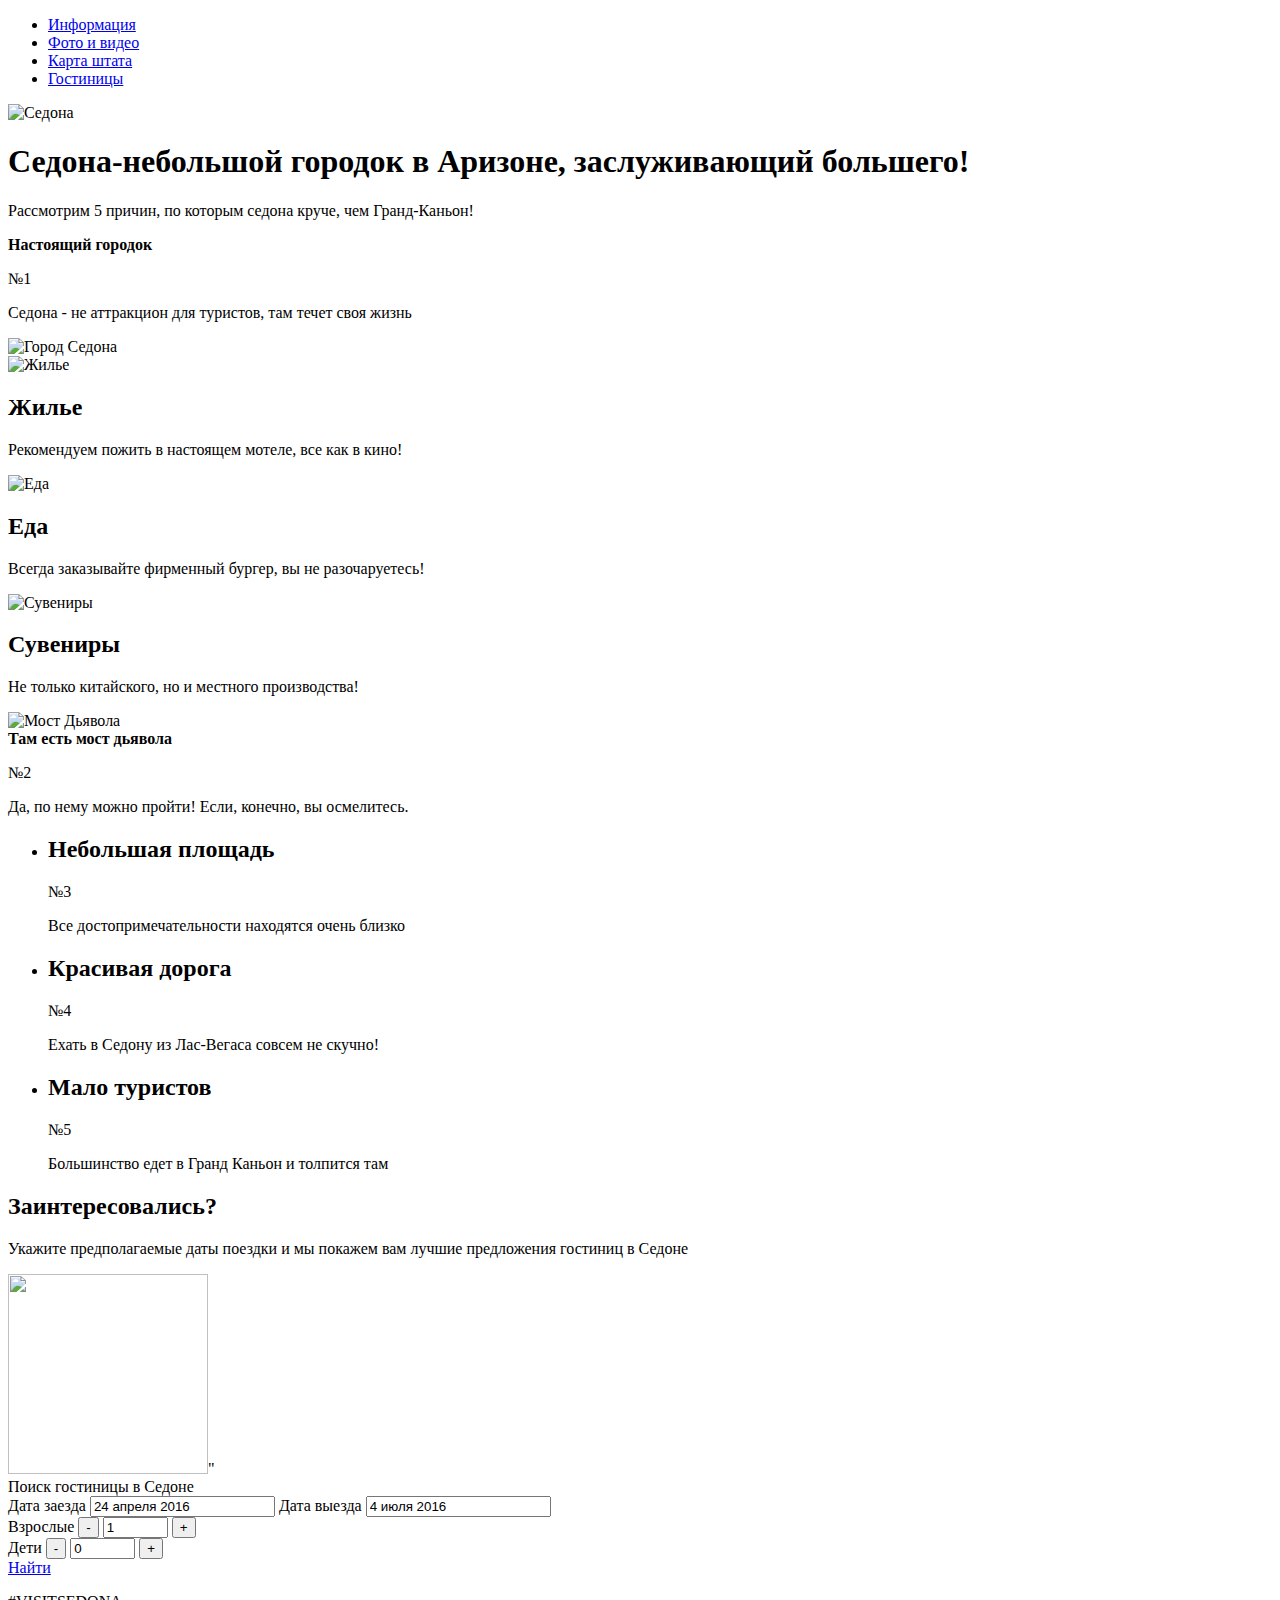
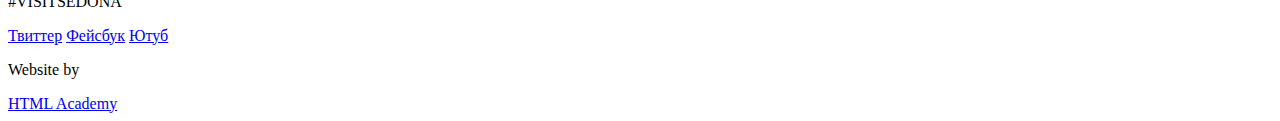
==== index.html @ b5f39a3a "editing css" ====
<!DOCTYPE html>
<html lang="ru">
<head>
    <link href="/Users/a.prostyakova/165086-sedona/css/style.css" rel="stylesheet" >
    <meta charset="utf-8">
    <title>HTML Academy: Седона</title>
</head>
<body>
    <header class="main-header">
        <div class="container">
            <nav class="main-navigation">
                <ul>
                    <li> 
                      <a href="#">Информация</a> 
                     </li>
                    <li> 
                       <a href="#">Фото и видео</a>
                    </li>
                    <li> 
                      <a href="#">Карта штата</a> 
                    </li>
                    <li> 
                      <a href="#">Гостиницы</a>
                    </li>
                </ul>
            </nav>
        </div>
    </header>
    <main class="container">
        <div class="sedona-logo">
            <img src="img/sedona-logo.png" width="368" height="204" alt="Седона">
        </div>
        <div class="feature-item">
            <div class="features-description">
                <h1 class="features-title">Седона-небольшой городок в Аризоне, заслуживающий большего!</h1>
                <p>Рассмотрим 5 причин, по которым седона круче, чем Гранд-Каньон!</p>
         </div>
            <div class="features-fact-one">
                <div class="features-fact-left">
                    <b class="features-fact-name">Настоящий городок</b>
                    <p>№1</p>
                    <p>Седона - не аттракцион для туристов, там течет своя жизнь</p>
                </div>
                <div class="features-fact-right">
                    <img src="img/photo-1.jpg" width="286" height="164" alt="Город Седона">
                </div>
            </div>
        </div>
            <div class="features-describe">
                <section class="house-section">
                    <img src="img/segona-logo" width="200" height="200" alt="Жилье">
                    <h2 class="house-describe-title">Жилье</h2>
                    <p class="house-desсription">Рекомендуем пожить в настоящем мотеле, все как в кино!</p>
                </section>
                <section class="food-describe"> 
                    <img src="img/segona-food-logo" width="200" height="200" alt="Еда">
                    <h2 class="food-description-title">Еда</h2>
                    <p class="food-description">Всегда заказывайте фирменный бургер, вы не разочаруетесь!</p>
                </section>
                <section class="souvenirs-descibe">
                    <img src="img/sedona-souvenir-foto" width="200" height="200" alt="Сувениры">
                    <h2 class="souvenirs-description-title">Сувениры</h2>
                    <p class="souvenirs-description">Не только китайского, но и местного производства!</p>
                </section>
            </div>
        <div class="features-fact-two">
            <div class="features-fact-left">
                <img src="img/photo-1.jpg" width="286" height="164" alt="Мост Дьявола">
            </div>
            <div class="features-fact-right">
                <b class="features-fact-name">Там есть мост дьявола</b>
                <p>№2</p>
                <p>Да, по нему можно пройти! Если, конечно, вы осмелитесь.</p>
            </div>
        </div>
        <div class="features-advantages">
            <ul class="features-advantages-describe">
                <li>
                    <h2 class="feature-advantage-square-title">Небольшая площадь</h2>
                    <p class="fact-number">№3</p>
                    <p class="fact-square-desription">Все достопримечательности находятся очень близко</p>
                </li>
                <li>
                    <h2 class="fact-advantage-road-title">Красивая дорога</h2>
                    <p class="fact-number">№4</p>
                    <p class="fact-road-description">Ехать в Седону из Лас-Вегаса совсем не скучно!</p>
                </li>
                <li>
                    <h2 class="fact-few-tourists-title">Мало туристов</h2>
                    <p class="fact-few-tourists-number">№5</p>
                    <p class="fact-few-tourists-description">Большинство едет в Гранд Каньон и толпится там</p>
                </li>
            </ul>
        </div>
        <div class="pre-searchform">
            <h2 class="pre-searchform-title">Заинтересовались?</h2>
            <p class="pre-searchform-description">Укажите предполагаемые даты поездки и мы покажем вам лучшие предложения гостиниц в Седоне</p>
        </div>
        <div class="map-image">
            <img src="img/segona-map-photo" width="200" height="200">"
        </div>
        <div class="searchform">
            <div class="searchform-title">Поиск гостиницы в Седоне</div>
            <div class="searchform-fields">
                <label>
                     Дата заезда
                    <input type="text" name="date-select-form" value="24 апреля 2016">
                </label>
                <label>
                    Дата выезда
                    <input type="text" name="checkout-select-form" value="4 июля 2016">
                </label>
                <div class="number-of-adults">
                    <label>
                        Взрослые
                        <button type="button" class="minus">-</button>
                        <input type="text" value="1" size="5">
                        <button type="button" class="plus">+</button>
                    </label>
                </div>
                <div class="number-of-kids">
                    <label>
                        Дети
                        <button type="button" class="minus">-</button>
                        <input type="text" value="0" size="5">
                        <button type="button" class="plus">+</button>
                    </label>
                </div>
                <a class="btn" href="#">Найти</a>
            </div>
        </div>
    </main>
    <footer class="main-footer">
        <div class="container">
            <section class="footer-hashtags">
                <p>#VISITSEDONA</p>
            </section>
            <section class="footer-social">
                <a class="social-btn social-btn-vk" href="#">Твиттер</a>
                <a class="social-btn social-btn-twitter" href="#">Фейсбук</a>
                <a class="social-btn social-btn-youtube" href="#">Ютуб</a>
            </section>
            <section class="footer-copyright">
                <p>Website by</p>
                <a class="btn" href="https://htmlacademy.ru">HTML Academy</a>
            </section>
        </div>
    </footer>
</body>
</html>
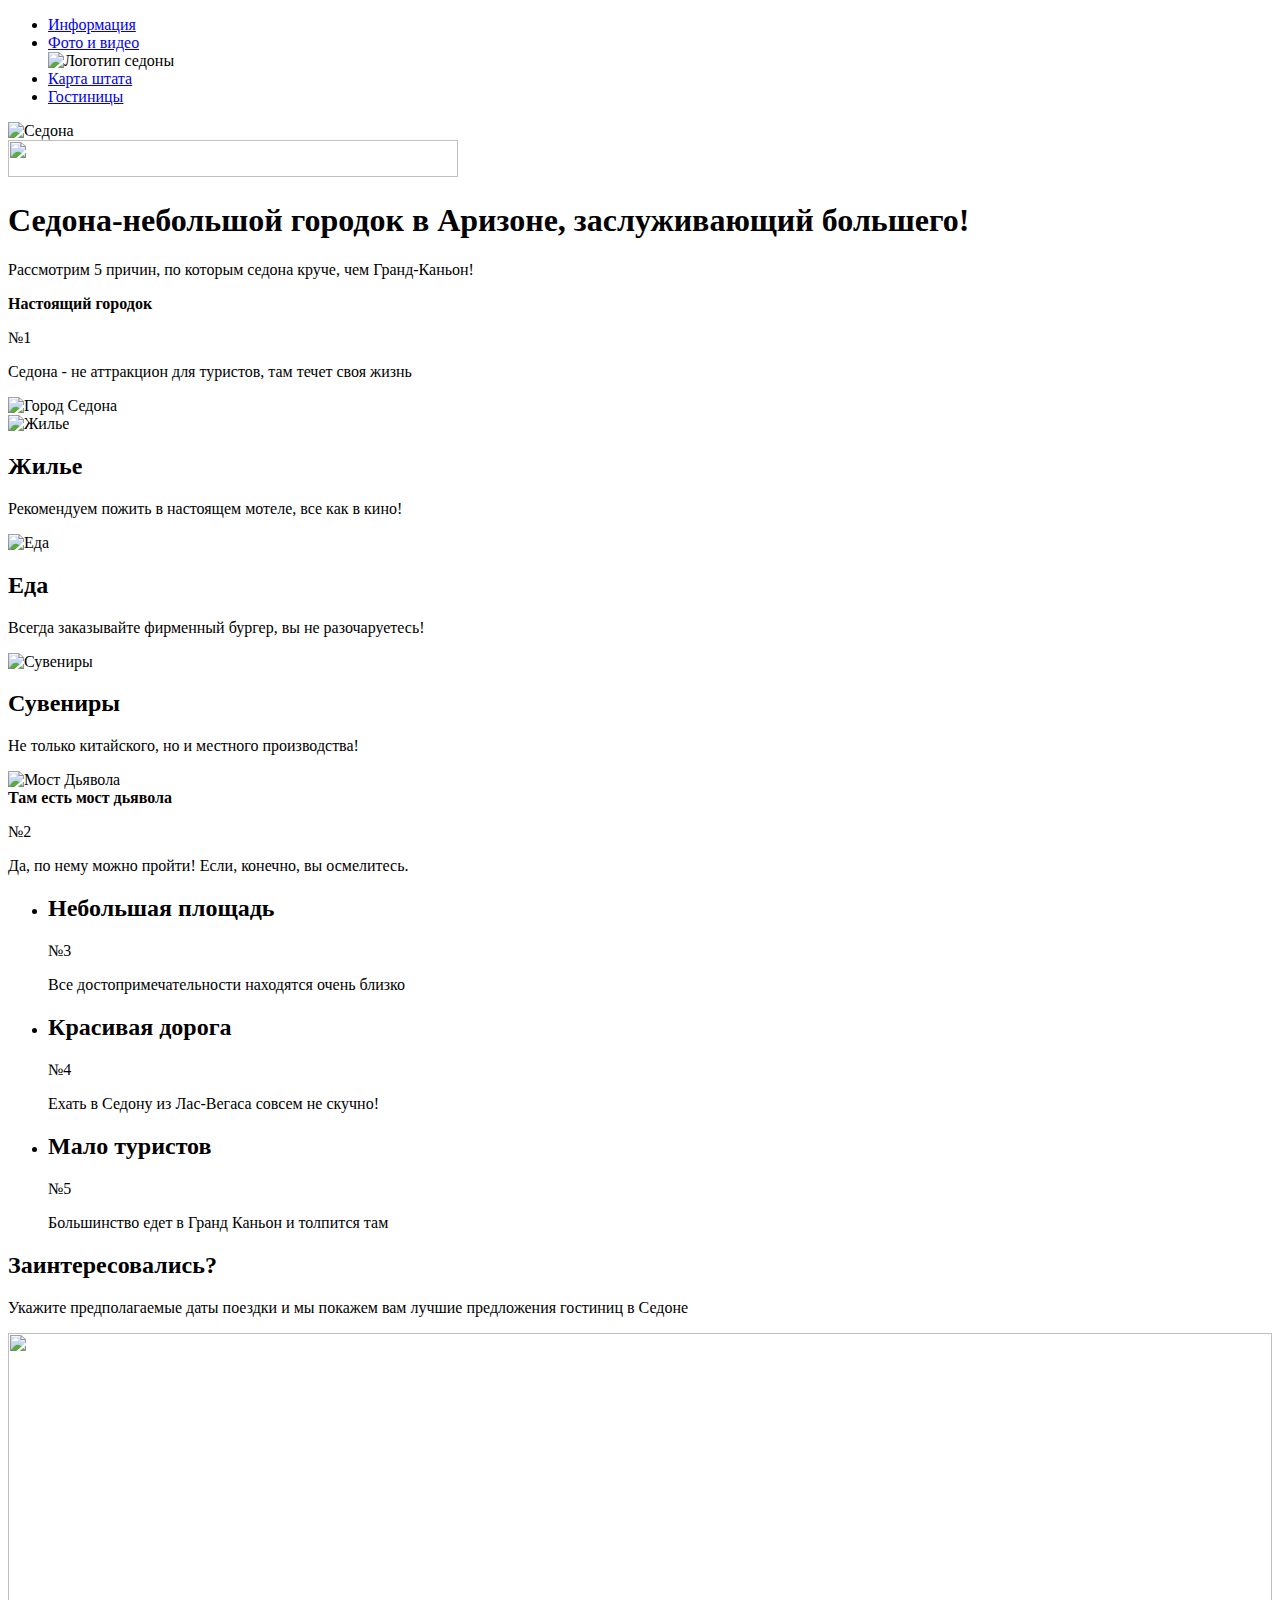
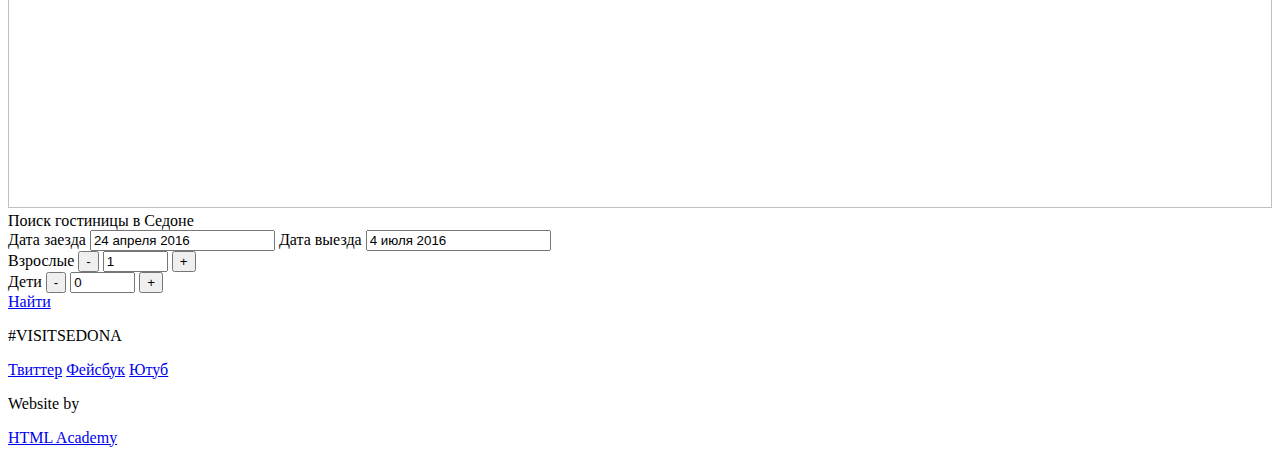
==== commit 7607e8ce: "add all icons" ====
--- a/index.html
+++ b/index.html
@@ -9,13 +9,16 @@
     <header class="main-header">
         <div class="container">
             <nav class="main-navigation">
-                <ul>
+                <ul class="sedona-items">
                     <li> 
                       <a href="#">Информация</a> 
                      </li>
                     <li> 
                        <a href="#">Фото и видео</a>
                     </li>
+                    <div class="sedona-logo">
+                    <img src="\sedona\165086-sedona\img\logo.png" width="144px" height="72px" alt="Логотип седоны">
+                    </div>
                     <li> 
                       <a href="#">Карта штата</a> 
                     </li>
@@ -28,7 +31,10 @@
     </header>
     <main class="container">
         <div class="sedona-logo">
-            <img src="img/sedona-logo.png" width="368" height="204" alt="Седона">
+            <img src="\sedona\165086-sedona\img\welcome.jpg" width="100%" height="800px" alt="Седона">
+        </div>
+         <div class="sedona-upperground">
+            <img src="\sedona\165086-sedona\img\white_upperground.png" width="450px" height="37px">
         </div>
         <div class="feature-item">
             <div class="features-description">
@@ -42,30 +48,30 @@
                     <p>Седона - не аттракцион для туристов, там течет своя жизнь</p>
                 </div>
                 <div class="features-fact-right">
-                    <img src="img/photo-1.jpg" width="286" height="164" alt="Город Седона">
+                    <img src="\sedona\165086-sedona\img\fact_1.jpg" width="67%" height="100%" alt="Город Седона">
                 </div>
             </div>
         </div>
             <div class="features-describe">
                 <section class="house-section">
-                    <img src="img/segona-logo" width="200" height="200" alt="Жилье">
+                    <img src="\sedona\165086-sedona\img\house.svg" width="33%" height="100%" alt="Жилье">
                     <h2 class="house-describe-title">Жилье</h2>
                     <p class="house-desсription">Рекомендуем пожить в настоящем мотеле, все как в кино!</p>
                 </section>
                 <section class="food-describe"> 
-                    <img src="img/segona-food-logo" width="200" height="200" alt="Еда">
+                    <img src="\sedona\165086-sedona\img\bourger.svg" width="33%" height="100%" alt="Еда">
                     <h2 class="food-description-title">Еда</h2>
                     <p class="food-description">Всегда заказывайте фирменный бургер, вы не разочаруетесь!</p>
                 </section>
                 <section class="souvenirs-descibe">
-                    <img src="img/sedona-souvenir-foto" width="200" height="200" alt="Сувениры">
+                    <img src="\sedona\165086-sedona\img\souvenirs.svg" width="67%" height="100%" alt="Сувениры">
                     <h2 class="souvenirs-description-title">Сувениры</h2>
                     <p class="souvenirs-description">Не только китайского, но и местного производства!</p>
                 </section>
             </div>
         <div class="features-fact-two">
             <div class="features-fact-left">
-                <img src="img/photo-1.jpg" width="286" height="164" alt="Мост Дьявола">
+                <img src="\sedona\165086-sedona\img\fact_2.jpg" width="513px" height="255px" alt="Мост Дьявола">
             </div>
             <div class="features-fact-right">
                 <b class="features-fact-name">Там есть мост дьявола</b>
@@ -97,7 +103,7 @@
             <p class="pre-searchform-description">Укажите предполагаемые даты поездки и мы покажем вам лучшие предложения гостиниц в Седоне</p>
         </div>
         <div class="map-image">
-            <img src="img/segona-map-photo" width="200" height="200">"
+            <img src="\sedona\165086-sedona\img\map.jpg" width="100%" height="475px">
         </div>
         <div class="searchform">
             <div class="searchform-title">Поиск гостиницы в Седоне</div>
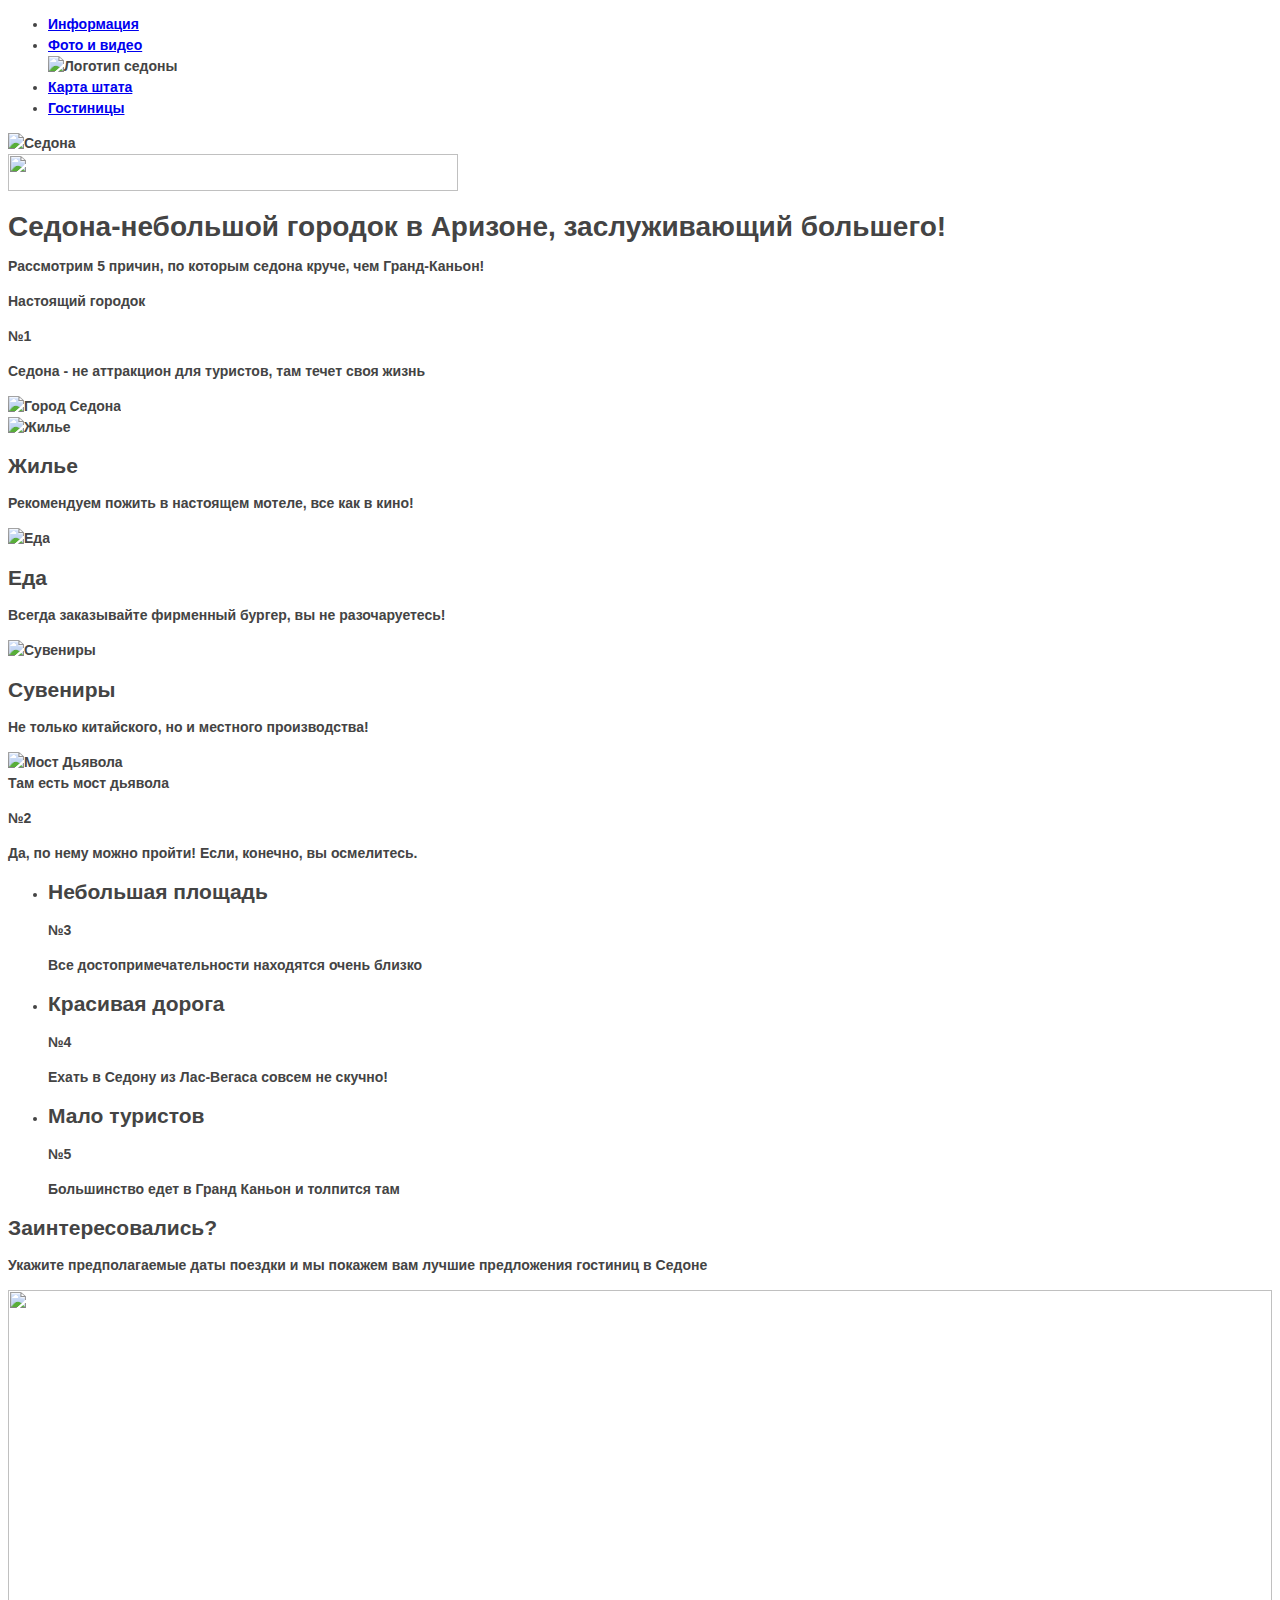
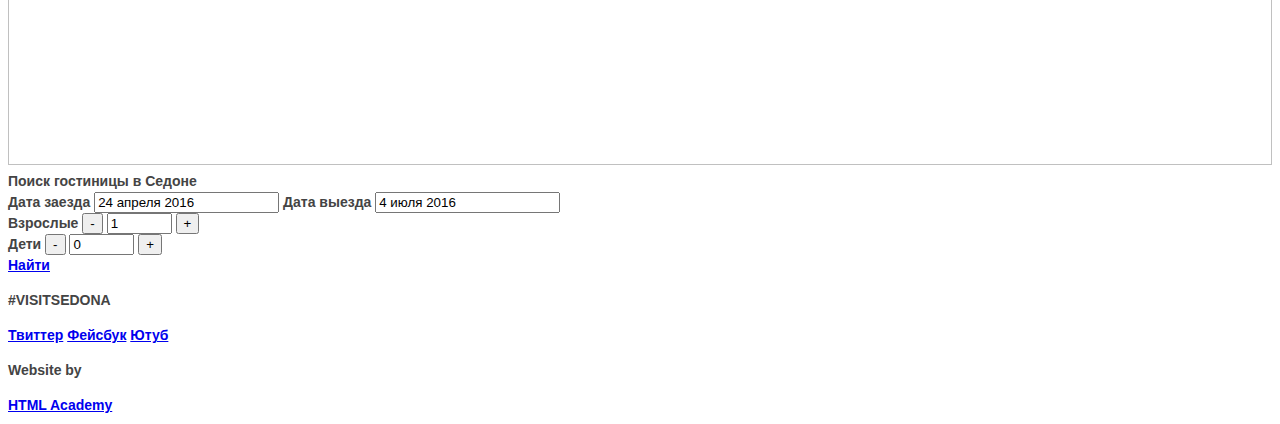
==== commit fbf631b3: "continue fixing" ====
--- a/index.html
+++ b/index.html
@@ -1,7 +1,7 @@
 <!DOCTYPE html>
 <html lang="ru">
 <head>
-    <link href="/Users/a.prostyakova/165086-sedona/css/style.css" rel="stylesheet" >
+    <link href="/css/style.css" rel="stylesheet" >
     <meta charset="utf-8">
     <title>HTML Academy: Седона</title>
 </head>
--- a/css/style.css
+++ b/css/style.css
@@ -0,0 +1,12 @@
+body {
+	font-family:"PT Sans","Helvetica", "Arial", "sans-serif";
+	font-size: 14px;
+	font-weight: bold;
+	line-height: 150%;
+	color: #444444;
+}
+
+h3 {
+	font-weight: bold;
+	color:#000000;
+}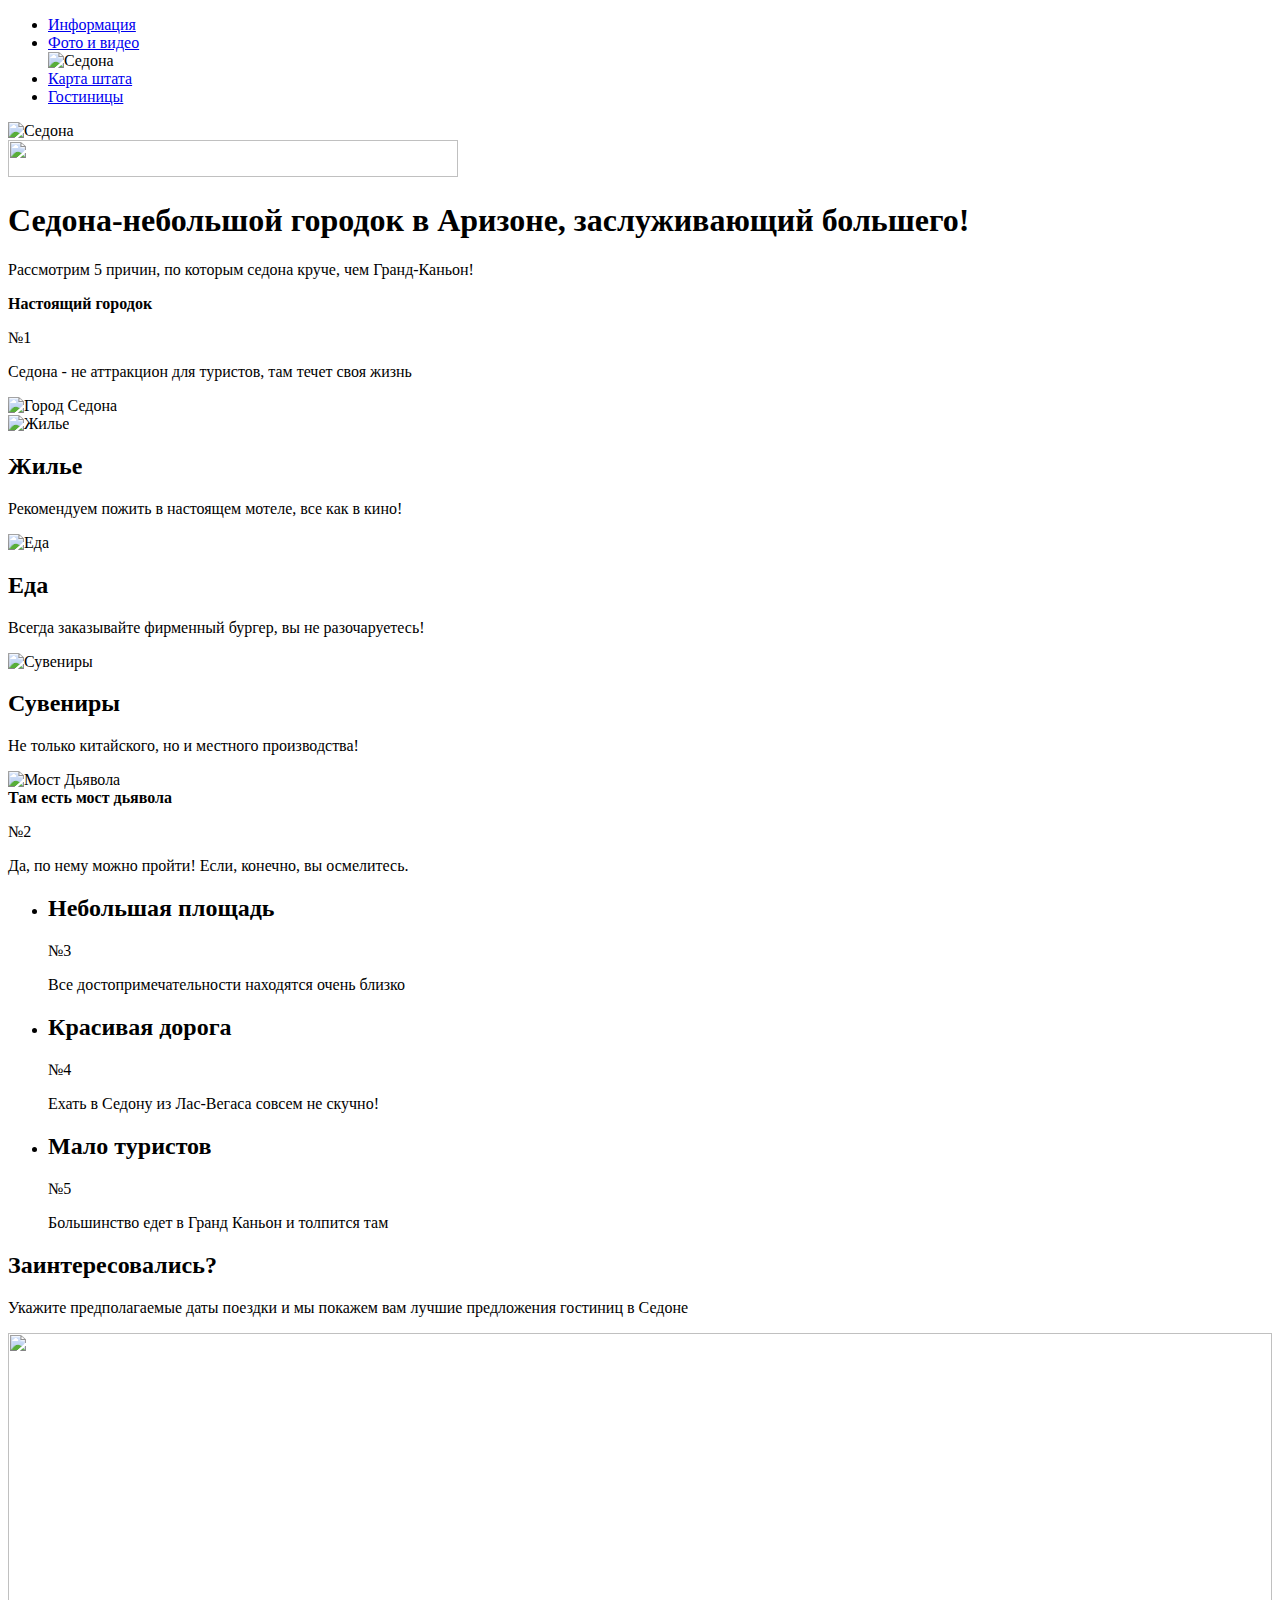
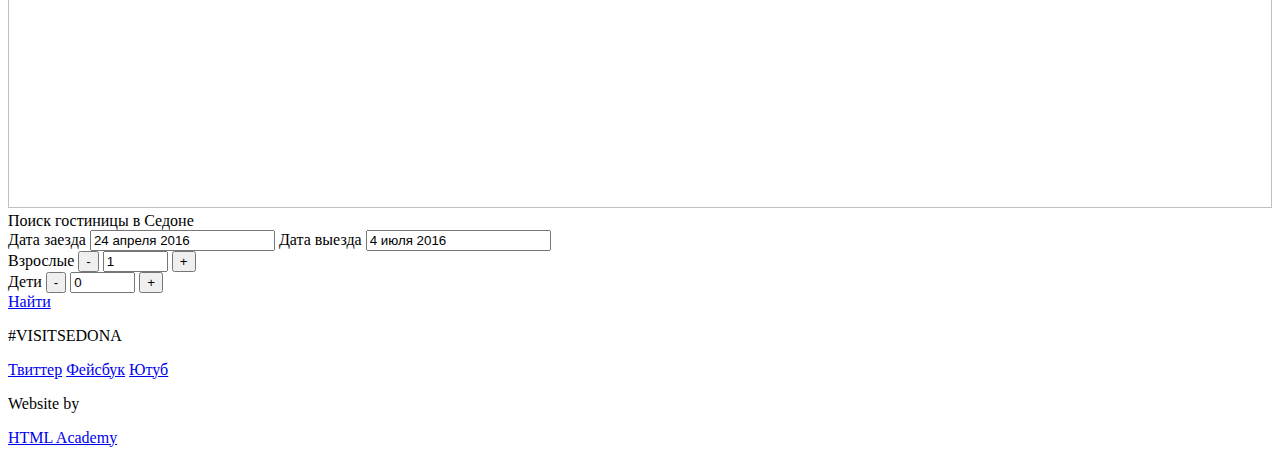
==== commit a004adfc: "fixing img and size of img" ====
--- a/index.html
+++ b/index.html
@@ -1,7 +1,7 @@
 <!DOCTYPE html>
 <html lang="ru">
 <head>
-    <link href="/css/style.css" rel="stylesheet" >
+    <link href="/sedona/165086-sedona/css/style.css" rel="stylesheet">
     <meta charset="utf-8">
     <title>HTML Academy: Седона</title>
 </head>
@@ -17,7 +17,7 @@
                        <a href="#">Фото и видео</a>
                     </li>
                     <div class="sedona-logo">
-                    <img src="\sedona\165086-sedona\img\logo.png" width="144px" height="72px" alt="Логотип седоны">
+                    <img src="/sedona/165086-sedona/img/logo.png" width="144px" height="72px" alt="Седона">
                     </div>
                     <li> 
                       <a href="#">Карта штата</a> 
@@ -30,11 +30,11 @@
         </div>
     </header>
     <main class="container">
-        <div class="sedona-logo">
-            <img src="\sedona\165086-sedona\img\welcome.jpg" width="100%" height="800px" alt="Седона">
+        <div class="sedona-welcome">
+            <img src="/sedona/165086-sedona/img/welcome.jpg" width = "1202" height="508" alt="Седона">
         </div>
          <div class="sedona-upperground">
-            <img src="\sedona\165086-sedona\img\white_upperground.png" width="450px" height="37px">
+            <img src="/sedona/165086-sedona/img/white_upperground.png" width="450px" height="37px">
         </div>
         <div class="feature-item">
             <div class="features-description">
@@ -48,30 +48,30 @@
                     <p>Седона - не аттракцион для туристов, там течет своя жизнь</p>
                 </div>
                 <div class="features-fact-right">
-                    <img src="\sedona\165086-sedona\img\fact_1.jpg" width="67%" height="100%" alt="Город Седона">
+                    <img src="/sedona/165086-sedona/img/fact_1.jpg" width="67%" height="100%" alt="Город Седона">
                 </div>
             </div>
         </div>
             <div class="features-describe">
                 <section class="house-section">
-                    <img src="\sedona\165086-sedona\img\house.svg" width="33%" height="100%" alt="Жилье">
+                    <img src="/sedona/165086-sedona/img/house.svg" width="33%" height="100%" alt="Жилье">
                     <h2 class="house-describe-title">Жилье</h2>
                     <p class="house-desсription">Рекомендуем пожить в настоящем мотеле, все как в кино!</p>
                 </section>
                 <section class="food-describe"> 
-                    <img src="\sedona\165086-sedona\img\bourger.svg" width="33%" height="100%" alt="Еда">
+                    <img src="/sedona/165086-sedona/img/bourger.svg" width="33%" height="100%" alt="Еда">
                     <h2 class="food-description-title">Еда</h2>
                     <p class="food-description">Всегда заказывайте фирменный бургер, вы не разочаруетесь!</p>
                 </section>
                 <section class="souvenirs-descibe">
-                    <img src="\sedona\165086-sedona\img\souvenirs.svg" width="67%" height="100%" alt="Сувениры">
+                    <img src="/sedona/165086-sedona/img/souvenirs.svg" width="67%" height="100%" alt="Сувениры">
                     <h2 class="souvenirs-description-title">Сувениры</h2>
                     <p class="souvenirs-description">Не только китайского, но и местного производства!</p>
                 </section>
             </div>
         <div class="features-fact-two">
             <div class="features-fact-left">
-                <img src="\sedona\165086-sedona\img\fact_2.jpg" width="513px" height="255px" alt="Мост Дьявола">
+                <img src="/sedona/165086-sedona/img/fact_2.jpg" width="513px" height="255px" alt="Мост Дьявола">
             </div>
             <div class="features-fact-right">
                 <b class="features-fact-name">Там есть мост дьявола</b>
@@ -103,7 +103,7 @@
             <p class="pre-searchform-description">Укажите предполагаемые даты поездки и мы покажем вам лучшие предложения гостиниц в Седоне</p>
         </div>
         <div class="map-image">
-            <img src="\sedona\165086-sedona\img\map.jpg" width="100%" height="475px">
+            <img src="/sedona/165086-sedona/img/map.jpg" width="100%" height="475px">
         </div>
         <div class="searchform">
             <div class="searchform-title">Поиск гостиницы в Седоне</div>
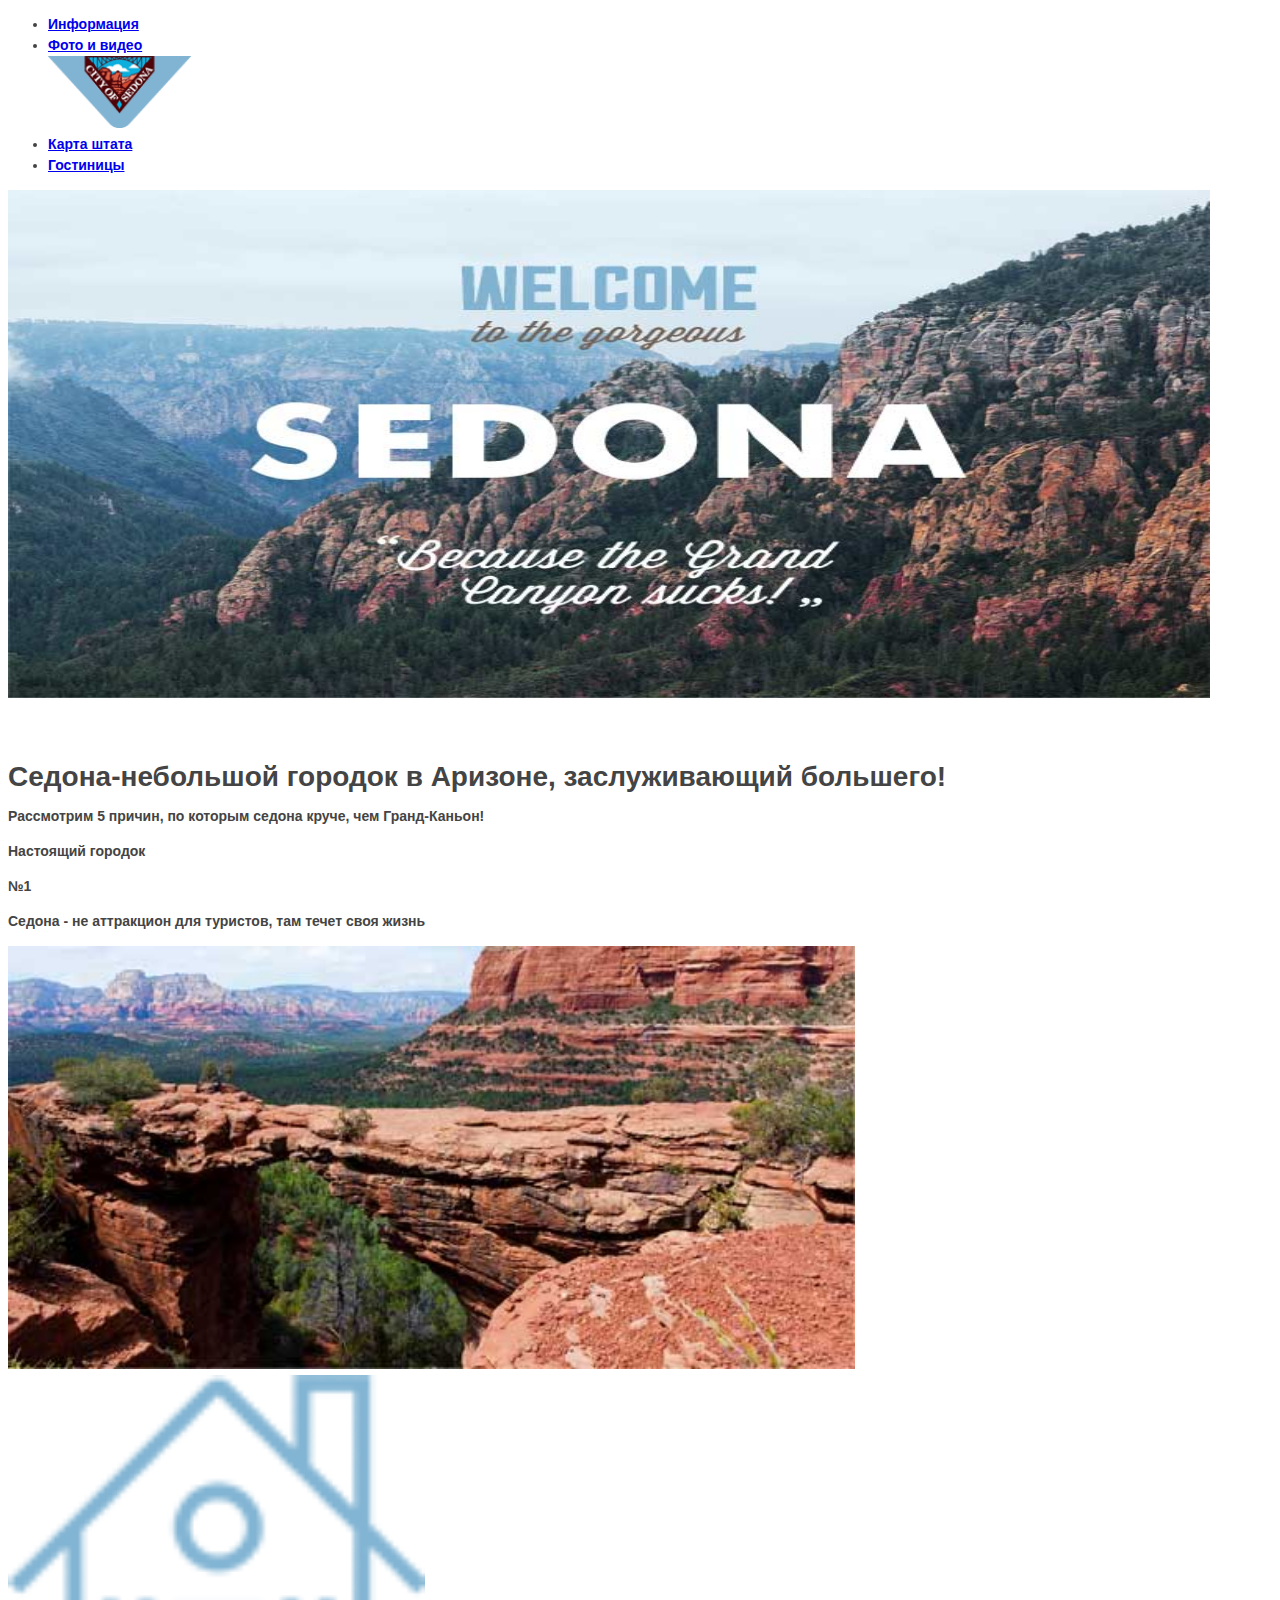
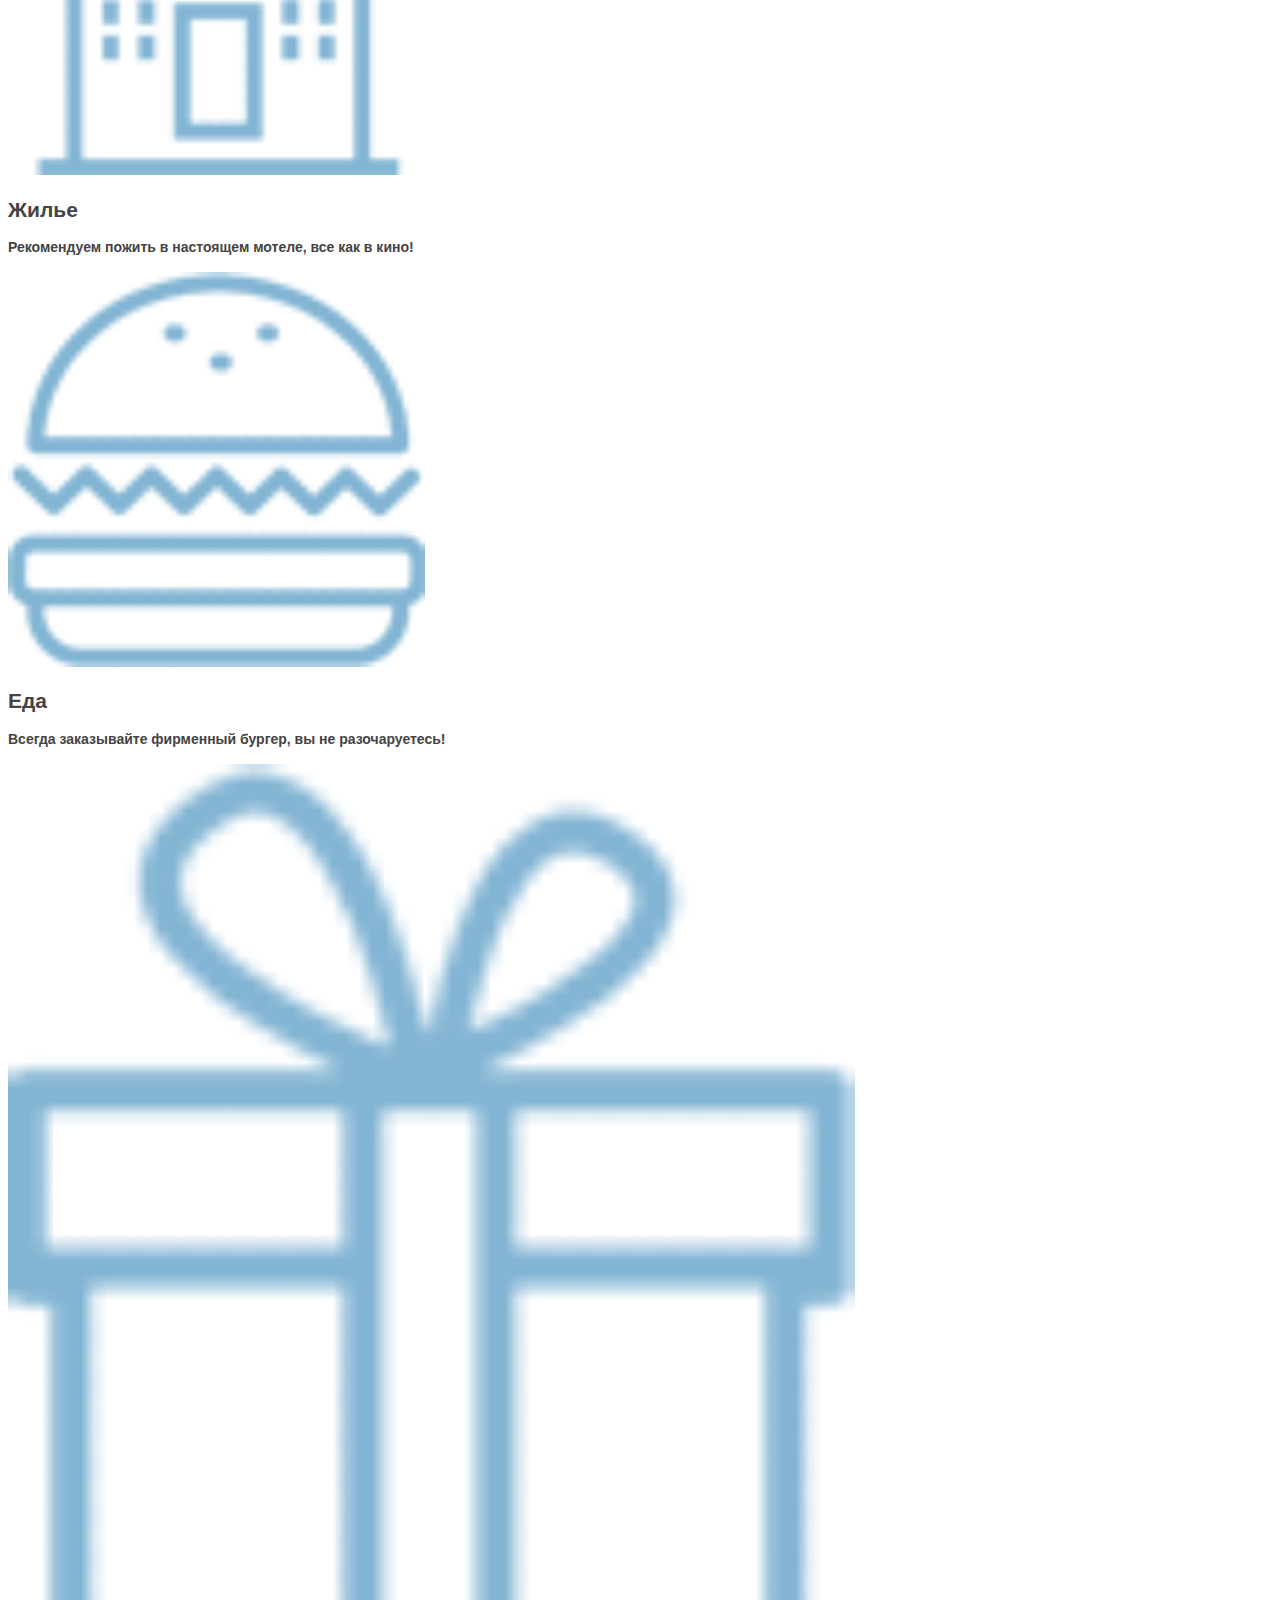
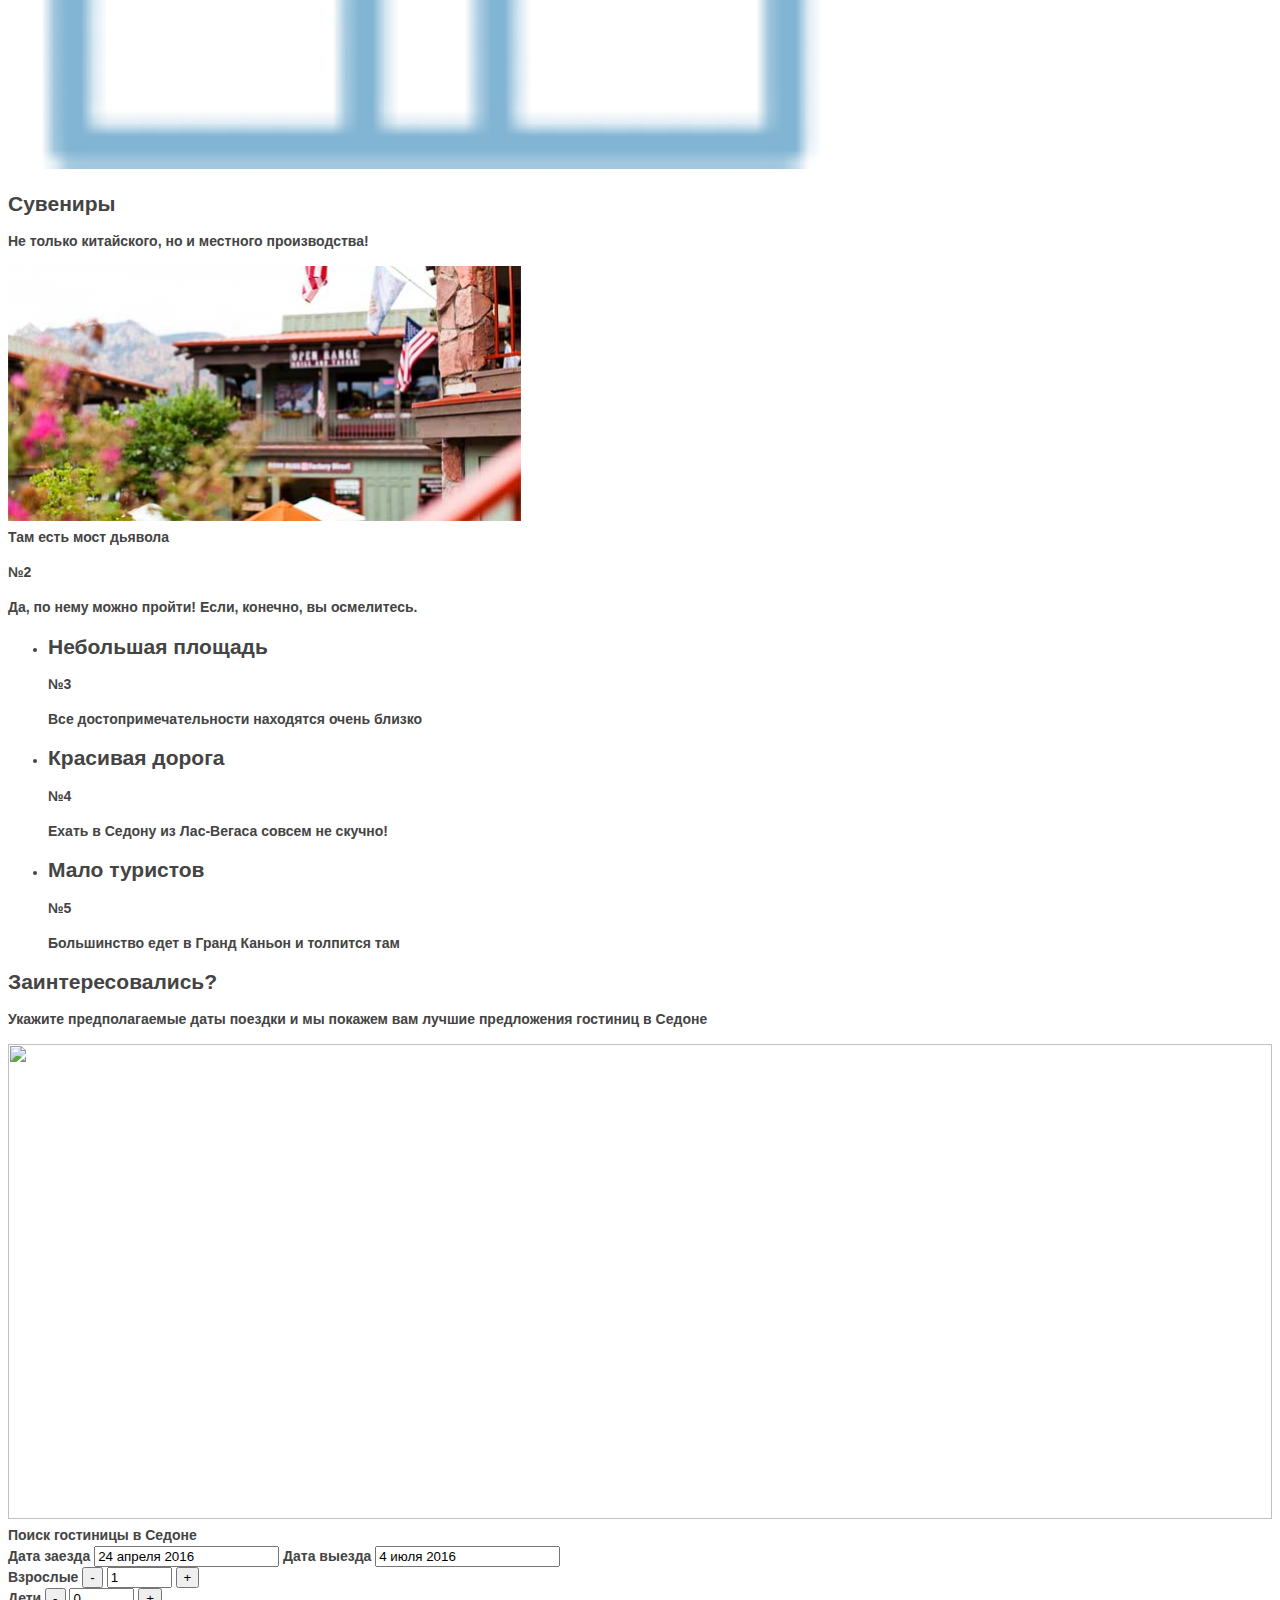
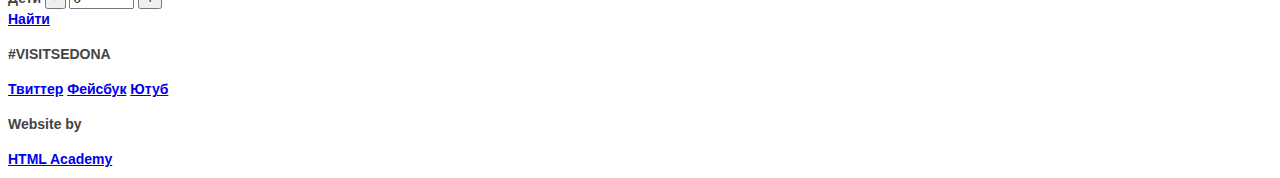
==== commit 21b266b3: "fixing img and alts" ====
--- a/index.html
+++ b/index.html
@@ -1,7 +1,7 @@
 <!DOCTYPE html>
 <html lang="ru">
 <head>
-    <link href="/sedona/165086-sedona/css/style.css" rel="stylesheet">
+    <link href="css/style.css" rel="stylesheet">
     <meta charset="utf-8">
     <title>HTML Academy: Седона</title>
 </head>
@@ -17,7 +17,7 @@
                        <a href="#">Фото и видео</a>
                     </li>
                     <div class="sedona-logo">
-                    <img src="/sedona/165086-sedona/img/logo.png" width="144px" height="72px" alt="Седона">
+                    <img src="img/logo.png" width="144px" height="72px" alt="Седона">
                     </div>
                     <li> 
                       <a href="#">Карта штата</a> 
@@ -31,10 +31,10 @@
     </header>
     <main class="container">
         <div class="sedona-welcome">
-            <img src="/sedona/165086-sedona/img/welcome.jpg" width = "1202" height="508" alt="Седона">
+            <img src="img/welcome.jpg" width = "1202" height="508" width="100%" alt="Седона">
         </div>
          <div class="sedona-upperground">
-            <img src="/sedona/165086-sedona/img/white_upperground.png" width="450px" height="37px">
+            <img src="img/white_upperground.png" width="450px" height="37px">
         </div>
         <div class="feature-item">
             <div class="features-description">
@@ -48,30 +48,30 @@
                     <p>Седона - не аттракцион для туристов, там течет своя жизнь</p>
                 </div>
                 <div class="features-fact-right">
-                    <img src="/sedona/165086-sedona/img/fact_1.jpg" width="67%" height="100%" alt="Город Седона">
+                    <img src="img/fact_1.jpg" width="67%" height="100%" alt="Город Седона">
                 </div>
             </div>
         </div>
             <div class="features-describe">
                 <section class="house-section">
-                    <img src="/sedona/165086-sedona/img/house.svg" width="33%" height="100%" alt="Жилье">
+                    <img src="img/house.svg" width="33%" height="100%" alt="Жилье">
                     <h2 class="house-describe-title">Жилье</h2>
                     <p class="house-desсription">Рекомендуем пожить в настоящем мотеле, все как в кино!</p>
                 </section>
                 <section class="food-describe"> 
-                    <img src="/sedona/165086-sedona/img/bourger.svg" width="33%" height="100%" alt="Еда">
+                    <img src="img/bourger.svg" width="33%" height="100%" alt="Еда">
                     <h2 class="food-description-title">Еда</h2>
                     <p class="food-description">Всегда заказывайте фирменный бургер, вы не разочаруетесь!</p>
                 </section>
                 <section class="souvenirs-descibe">
-                    <img src="/sedona/165086-sedona/img/souvenirs.svg" width="67%" height="100%" alt="Сувениры">
+                    <img src="img/souvenirs.svg" width="67%" height="100%" alt="Сувениры">
                     <h2 class="souvenirs-description-title">Сувениры</h2>
                     <p class="souvenirs-description">Не только китайского, но и местного производства!</p>
                 </section>
             </div>
         <div class="features-fact-two">
             <div class="features-fact-left">
-                <img src="/sedona/165086-sedona/img/fact_2.jpg" width="513px" height="255px" alt="Мост Дьявола">
+                <img src="img/fact_2.jpg" width="513px" height="255px" alt="Мост Дьявола">
             </div>
             <div class="features-fact-right">
                 <b class="features-fact-name">Там есть мост дьявола</b>
@@ -103,7 +103,7 @@
             <p class="pre-searchform-description">Укажите предполагаемые даты поездки и мы покажем вам лучшие предложения гостиниц в Седоне</p>
         </div>
         <div class="map-image">
-            <img src="/sedona/165086-sedona/img/map.jpg" width="100%" height="475px">
+            <img src="img/map.jpg" width="100%" height="475px">
         </div>
         <div class="searchform">
             <div class="searchform-title">Поиск гостиницы в Седоне</div>
--- a/css/style.css
+++ b/css/style.css
@@ -0,0 +1,17 @@
+body {
+	font-family:"PT Sans", "Helvetica", "Arial", "sans-serif";
+	font-size: 14px;
+	font-weight: bold;
+	line-height: 150%;
+	color: #444444;
+}
+
+h3 {
+	font-weight: bold;
+	color:#000000;
+}
+
+.sedona-welcome {
+	width: 100%;
+	height: auto;
+}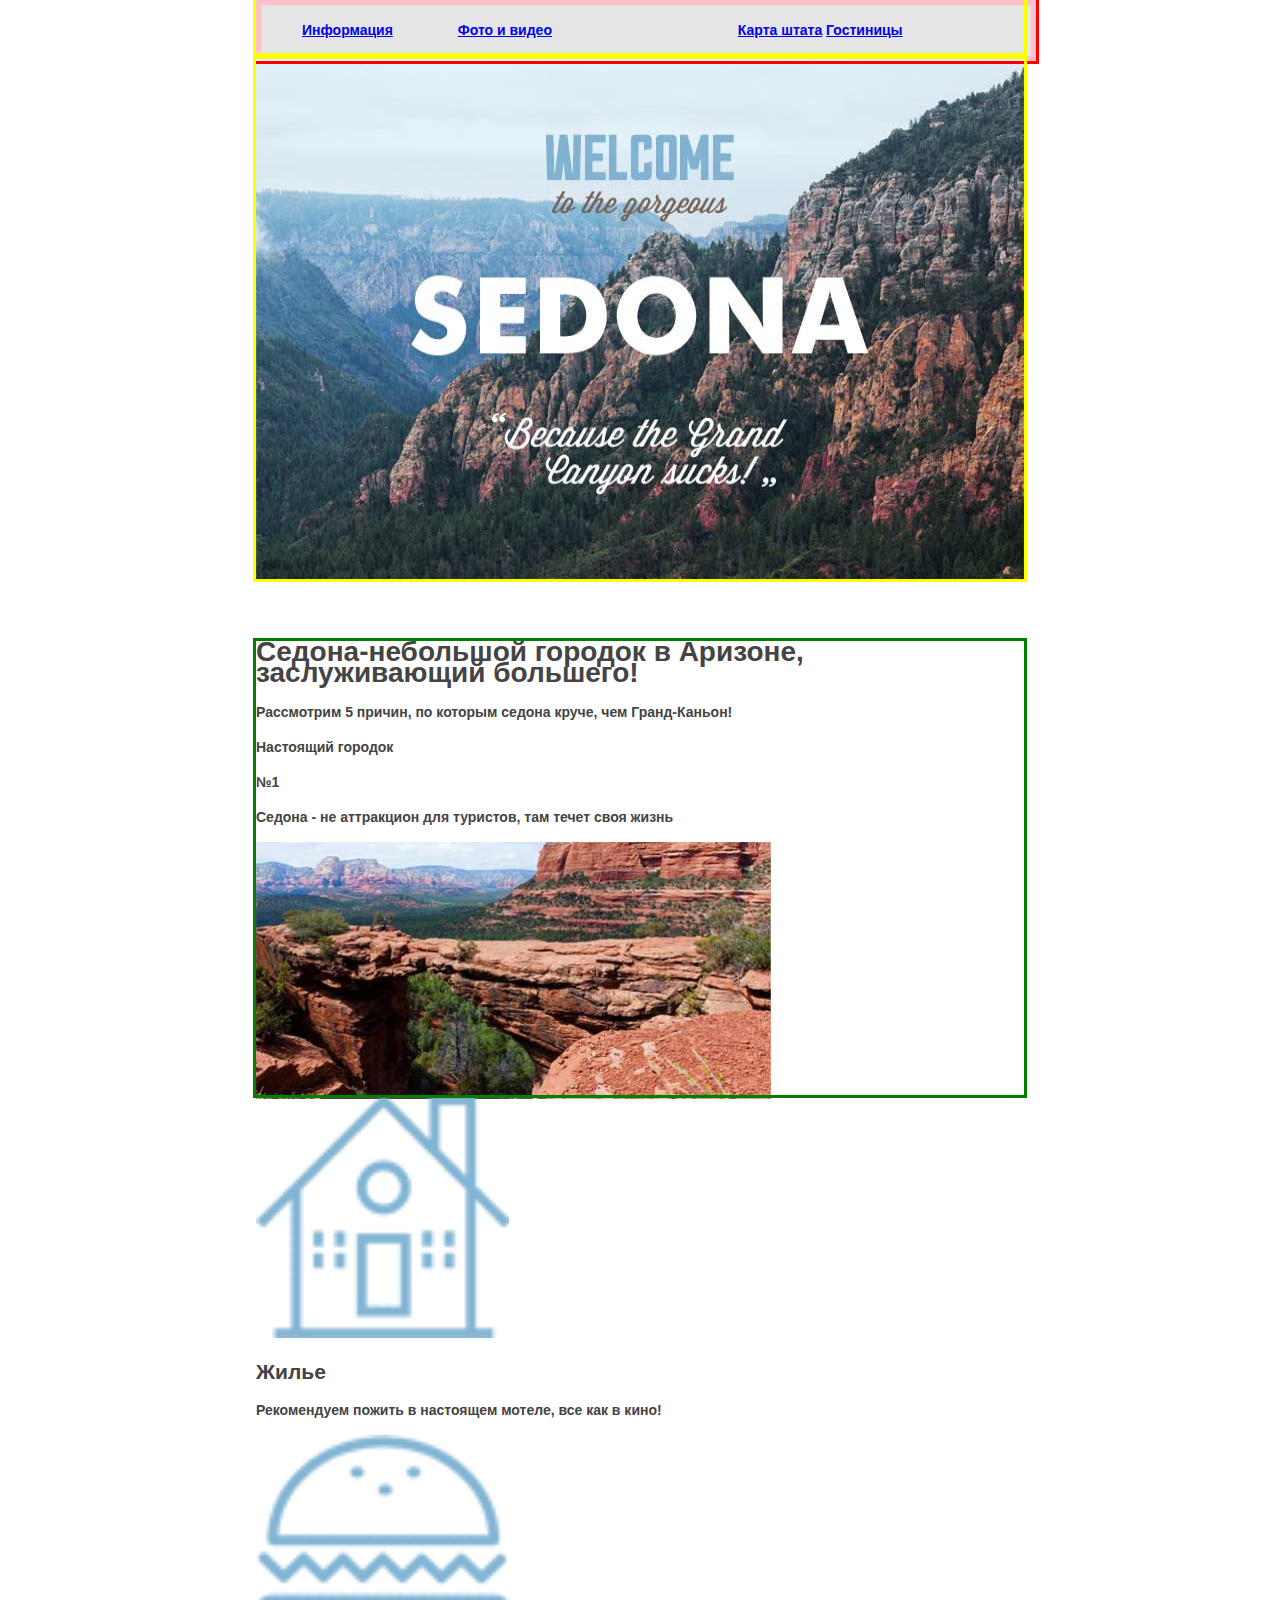
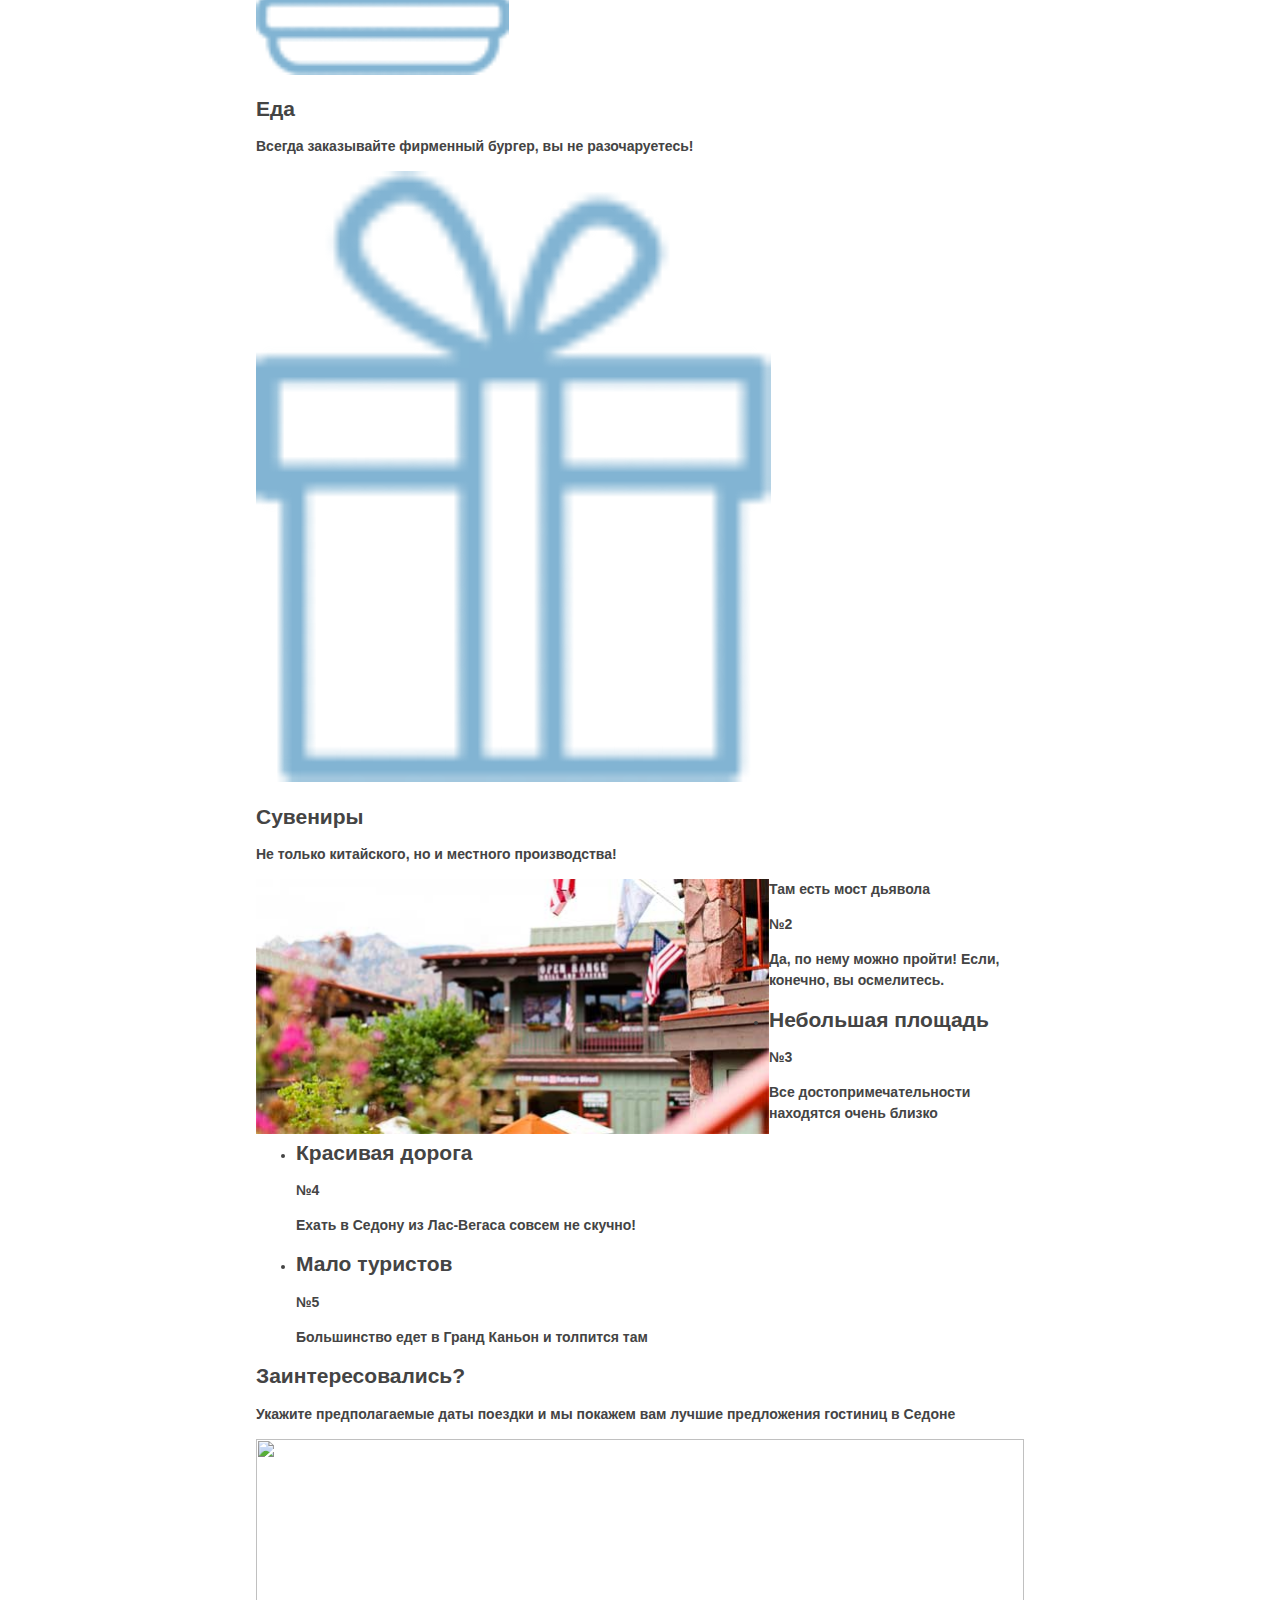
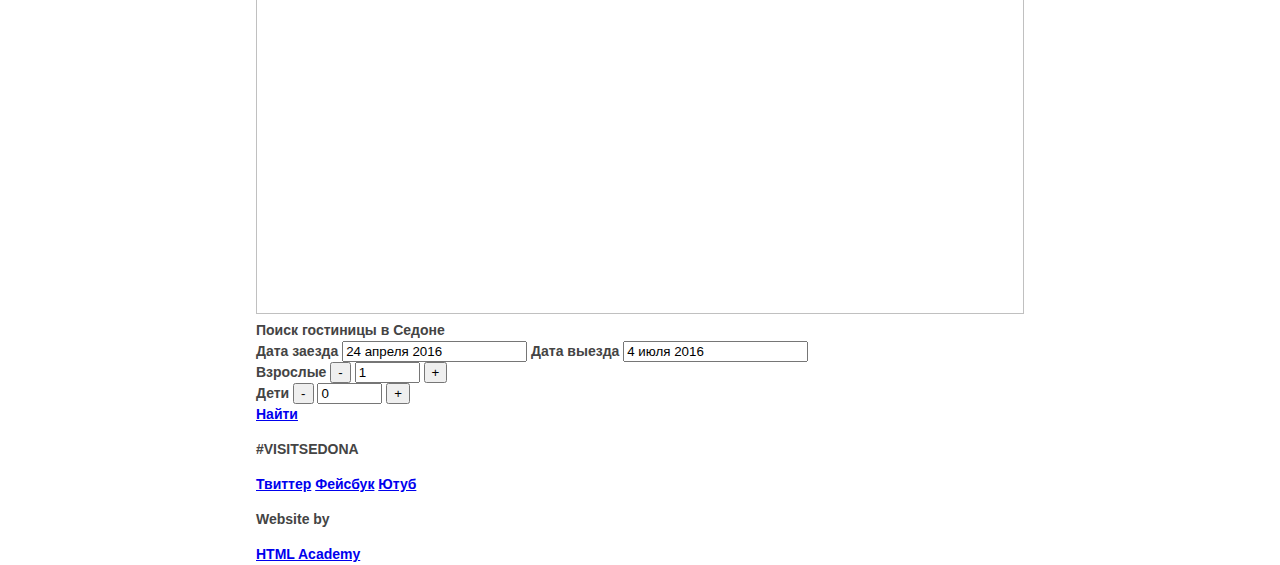
==== commit ace06ba9: "css" ====
--- a/index.html
+++ b/index.html
@@ -1,7 +1,7 @@
 <!DOCTYPE html>
 <html lang="ru">
 <head>
-    <link href="css/style.css" rel="stylesheet">
+    <link href="css/main-sedona.css" rel="stylesheet">
     <meta charset="utf-8">
     <title>HTML Academy: Седона</title>
 </head>
@@ -16,10 +16,6 @@
                     <li> 
                        <a href="#">Фото и видео</a>
                     </li>
-                    <div class="sedona-logo">
-                    <img src="img/logo.png" width="144px" height="72px" alt="Седона">
-                    </div>
-                    <li> 
                       <a href="#">Карта штата</a> 
                     </li>
                     <li> 
@@ -31,7 +27,7 @@
     </header>
     <main class="container">
         <div class="sedona-welcome">
-            <img src="img/welcome.jpg" width = "1202" height="508" width="100%" alt="Седона">
+            <img src="img/welcome.jpg" width = "768" height="525" width="100%" alt="Седона">
         </div>
          <div class="sedona-upperground">
             <img src="img/white_upperground.png" width="450px" height="37px">
--- a/css/main-sedona.css
+++ b/css/main-sedona.css
@@ -0,0 +1,89 @@
+body {
+	font-family:"PT Sans", "Helvetica", "Arial", "sans-serif";
+	font-size: 14px;
+	font-weight: bold;
+	line-height: 150%;
+	color: #444444;
+}
+body {
+	width:   768px;
+	height: 2762px;
+	margin: 0 auto;
+}
+
+
+h3 {
+	font-weight: bold;
+	color:#000000;
+}
+
+.sedona-welcome {
+	width: 100%;
+	height: auto;
+}
+
+.main-header {
+	outline: solid yellow;
+	height: 56px;
+}
+
+.main-header .container {
+	width: 768px;
+	outline: solid red;
+	padding: 1px;
+	background: rgba(0, 0, 0, 0.1);
+	border: 5px solid pink;
+}
+.sedona-items {
+	list-style-type:none;
+}
+
+.main-navigation > ul > li {
+	display: inline;
+	margin-top:20px; 
+}
+.main-navigation > ul > li:nth-child(1) {
+	margin-right: 61px;
+}
+.main-navigation > ul > li:nth-child(2) {
+	margin-right: 182px;
+}
+.main-navigation > ul > li:nth-child(3) {
+	margin-right:61px;
+}
+.main-navigation > ul > li:nth-child(4) {
+	margin-right:56px;
+}
+
+.main .container {
+	width:  768px;
+	height: 2588px;
+}
+
+
+.feature-item {
+height:454px; 
+width: 768px;
+outline:solid green;
+}
+
+.sedona-welcome {
+width:768px;
+height:523px;
+outline:solid yellow;
+}
+
+.sedona-upperground {
+	outline:blue;
+	width:768px;
+}
+
+.features-fact-one {
+	width: 768px;
+	height: 256px;
+
+}
+
+.features-fact-left {
+	float: left;
+}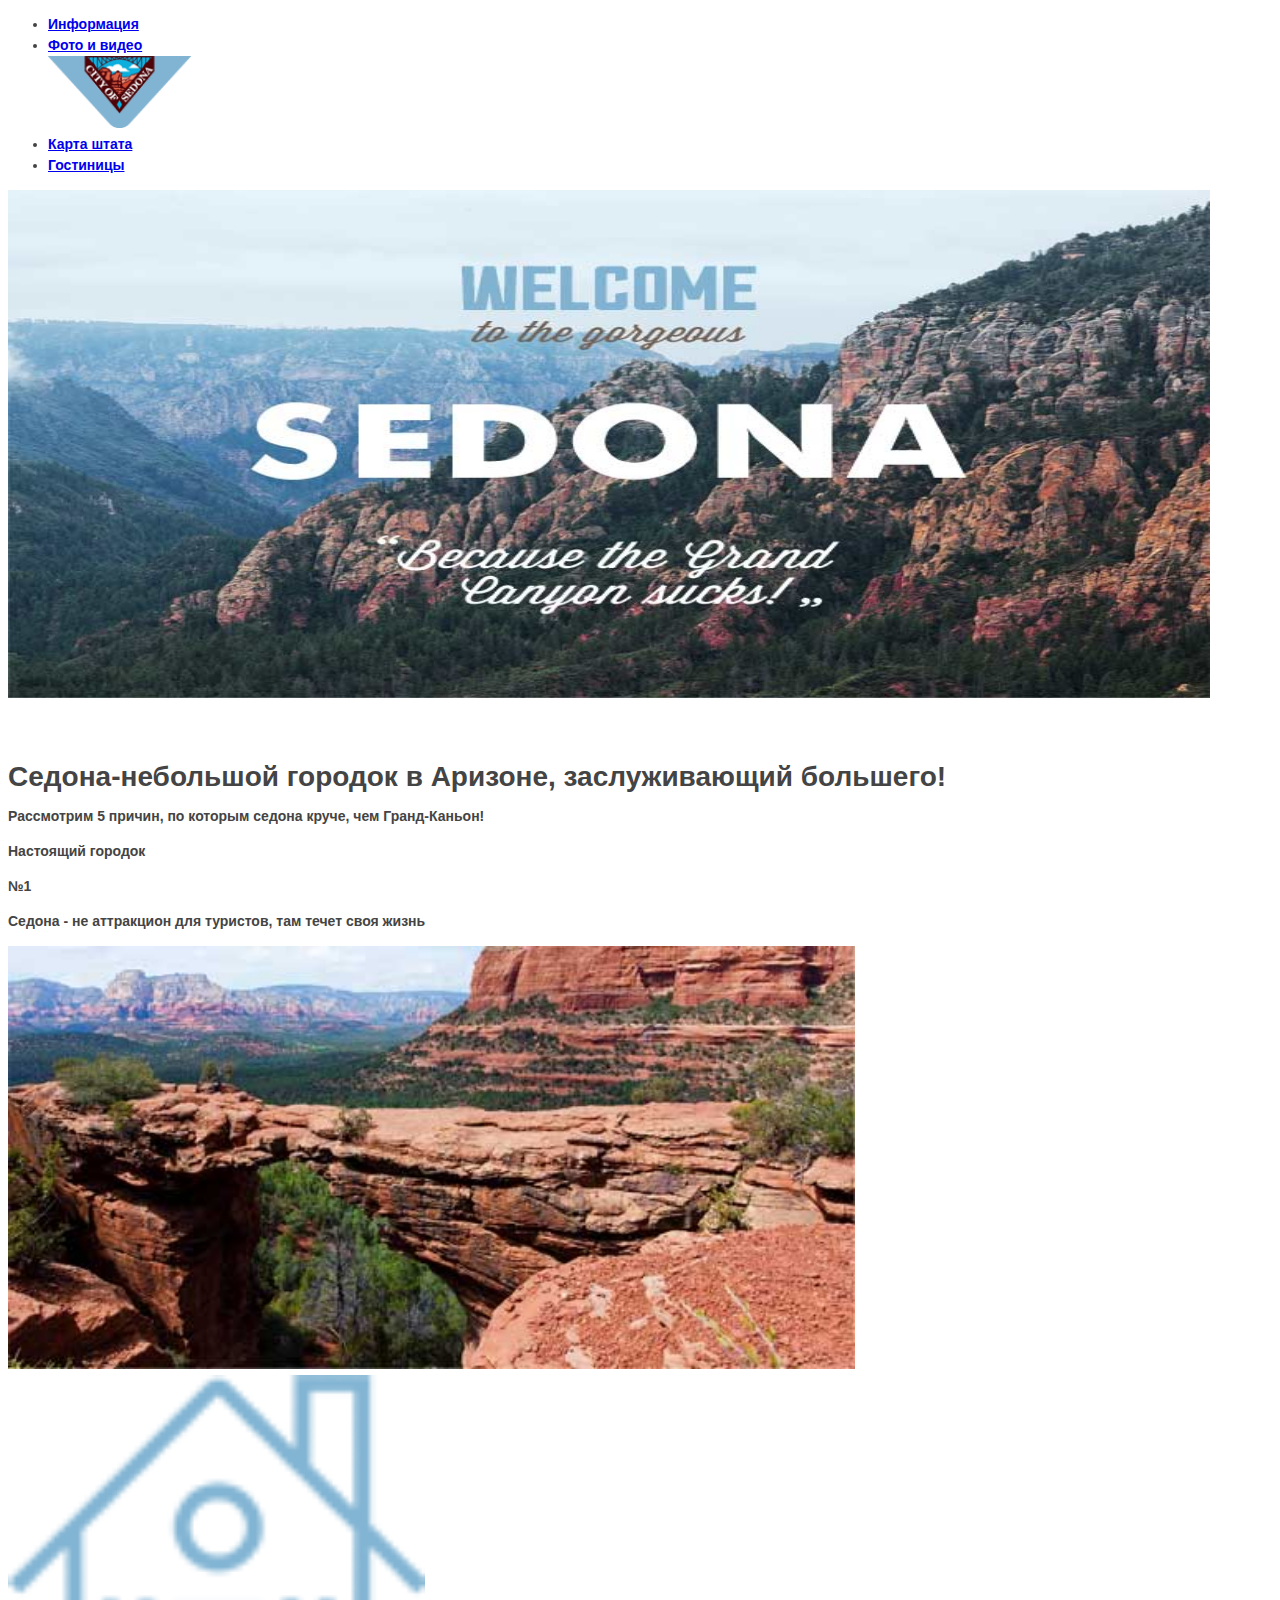
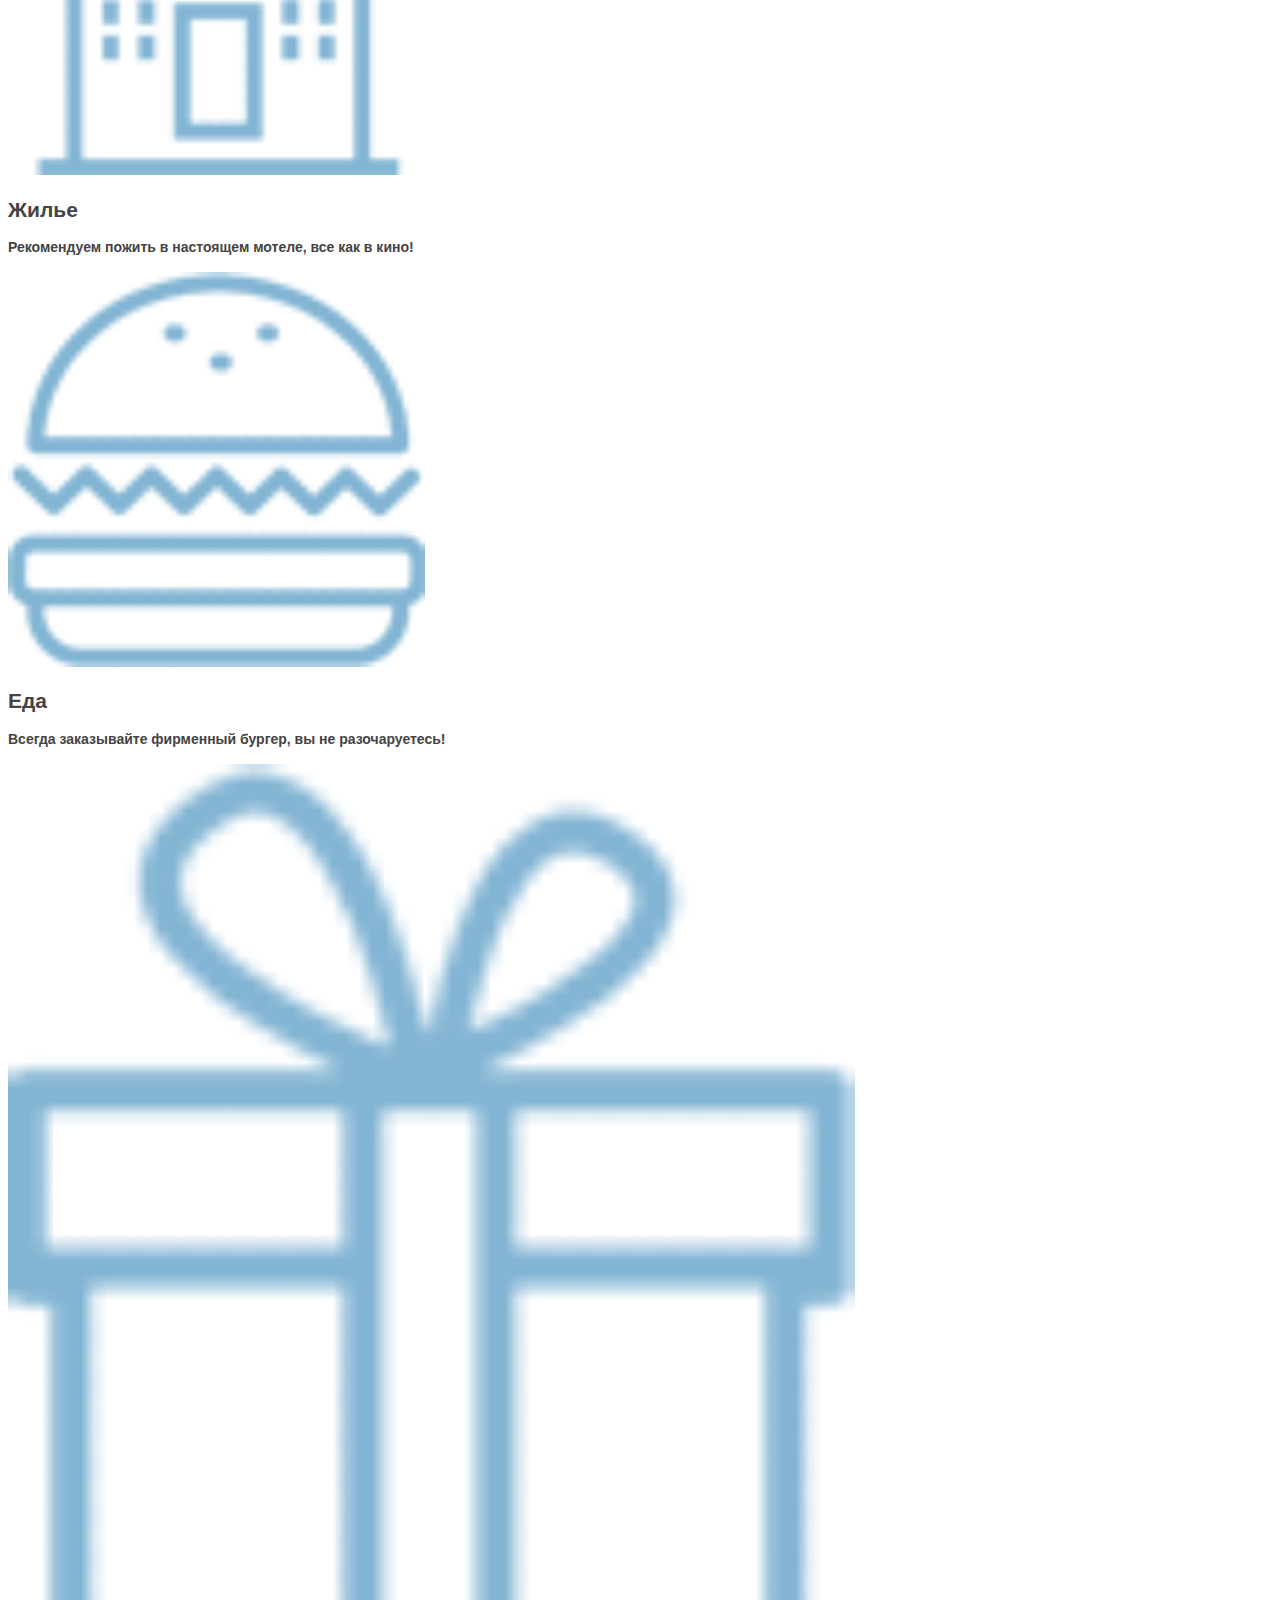
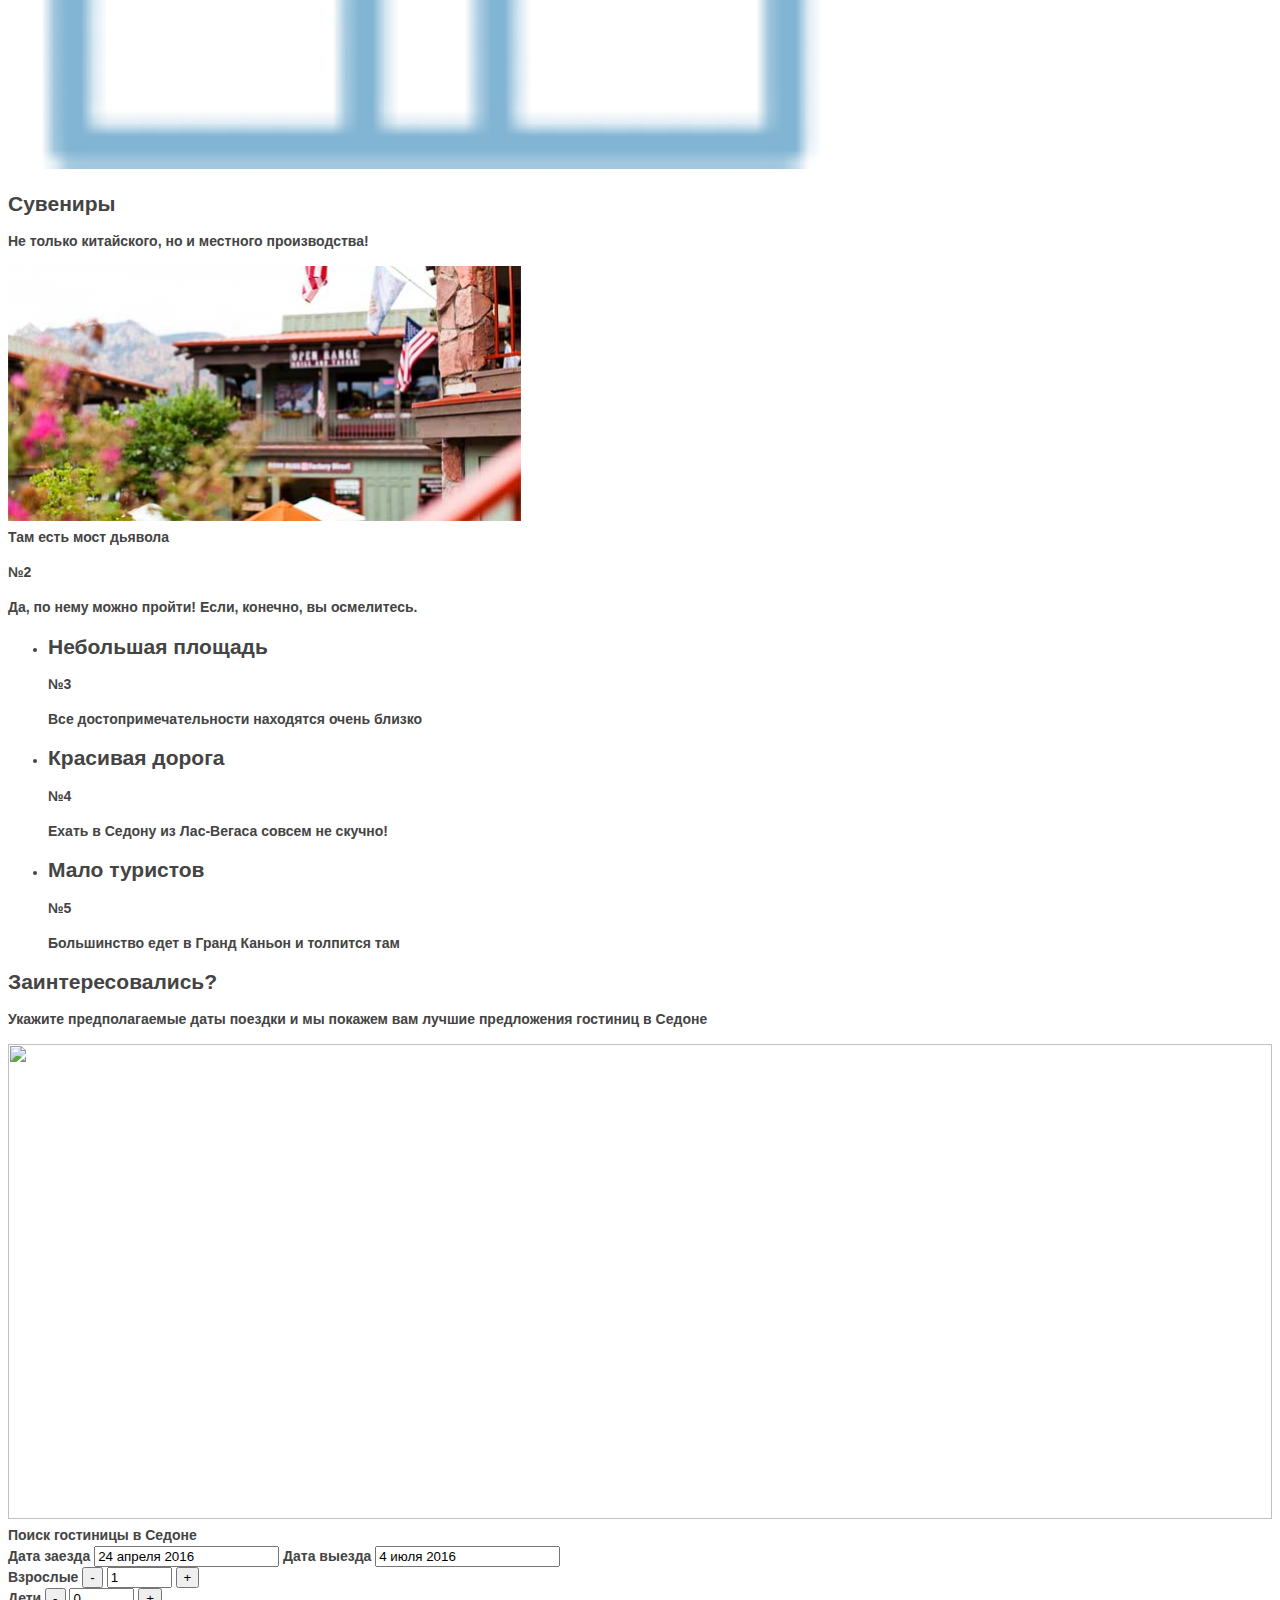
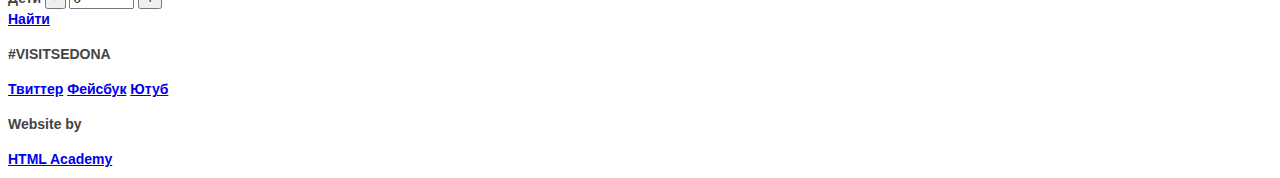
==== commit 0e7e283e: "css fixes in a branch" ====
--- a/index.html
+++ b/index.html
@@ -1,7 +1,7 @@
 <!DOCTYPE html>
 <html lang="ru">
 <head>
-    <link href="css/main-sedona.css" rel="stylesheet">
+    <link href="css/style.css" rel="stylesheet">
     <meta charset="utf-8">
     <title>HTML Academy: Седона</title>
 </head>
@@ -16,6 +16,10 @@
                     <li> 
                        <a href="#">Фото и видео</a>
                     </li>
+                    <div class="sedona-logo">
+                    <img src="img/logo.png" width="144px" height="72px" alt="Седона">
+                    </div>
+                    <li> 
                       <a href="#">Карта штата</a> 
                     </li>
                     <li> 
@@ -27,7 +31,7 @@
     </header>
     <main class="container">
         <div class="sedona-welcome">
-            <img src="img/welcome.jpg" width = "768" height="525" width="100%" alt="Седона">
+            <img src="img/welcome.jpg" width = "1202" height="508" width="100%" alt="Седона">
         </div>
          <div class="sedona-upperground">
             <img src="img/white_upperground.png" width="450px" height="37px">
--- a/css/style.css
+++ b/css/style.css
@@ -0,0 +1,17 @@
+body {
+	font-family:"PT Sans", "Helvetica", "Arial", "sans-serif";
+	font-size: 14px;
+	font-weight: bold;
+	line-height: 150%;
+	color: #444444;
+}
+
+h3 {
+	font-weight: bold;
+	color:#000000;
+}
+
+.sedona-welcome {
+	width: 100%;
+	height: auto;
+}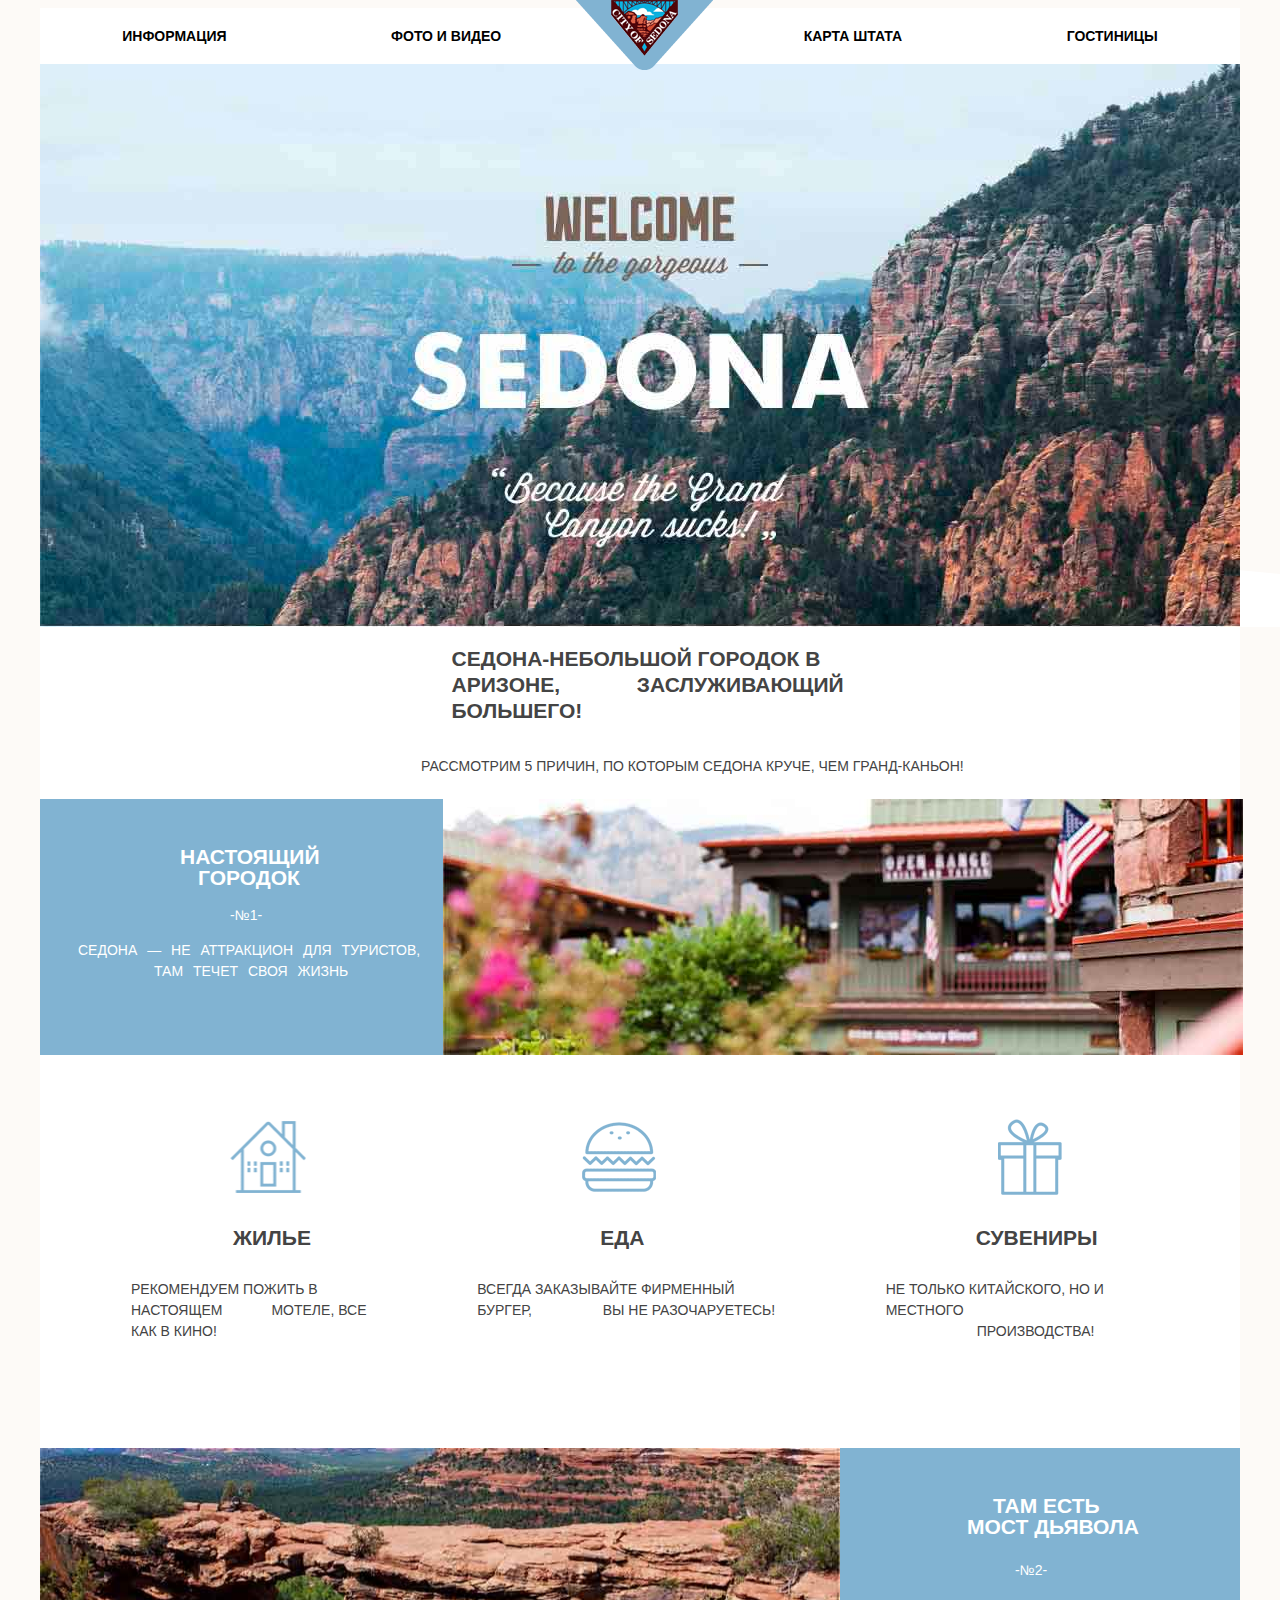
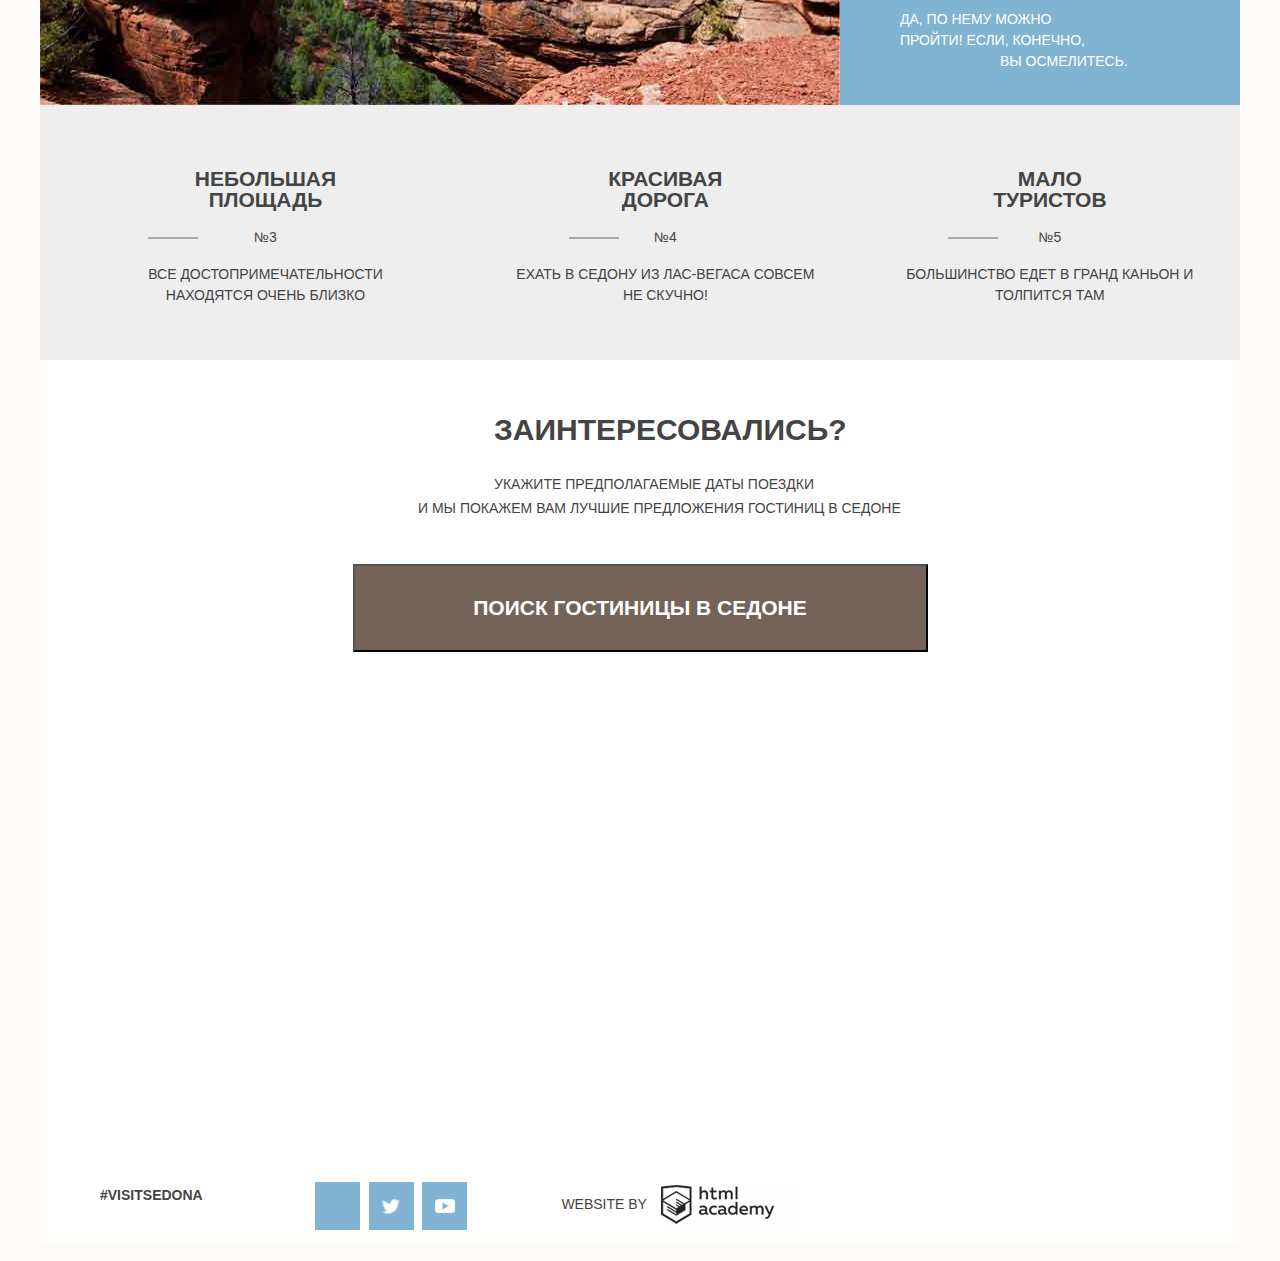
==== commit b764f992: "total update" ====
--- a/index.html
+++ b/index.html
@@ -1,9 +1,10 @@
 <!DOCTYPE html>
 <html lang="ru">
 <head>
-    <link href="css/style.css" rel="stylesheet">
+    <link href="css/main-sedona.css" rel="stylesheet">
     <meta charset="utf-8">
     <title>HTML Academy: Седона</title>
+    <script language="javascript" charset="utf-8" src="js/script.js" async type="text/javascript"></script>
 </head>
 <body>
     <header class="main-header">
@@ -16,9 +17,6 @@
                     <li> 
                        <a href="#">Фото и видео</a>
                     </li>
-                    <div class="sedona-logo">
-                    <img src="img/logo.png" width="144px" height="72px" alt="Седона">
-                    </div>
                     <li> 
                       <a href="#">Карта штата</a> 
                     </li>
@@ -31,109 +29,118 @@
     </header>
     <main class="container">
         <div class="sedona-welcome">
-            <img src="img/welcome.jpg" width = "1202" height="508" width="100%" alt="Седона">
-        </div>
-         <div class="sedona-upperground">
-            <img src="img/white_upperground.png" width="450px" height="37px">
+            <img src="img/welcome.jpg" width = "1200"  width="100%" alt="Седона">
         </div>
         <div class="feature-item">
             <div class="features-description">
-                <h1 class="features-title">Седона-небольшой городок в Аризоне, заслуживающий большего!</h1>
+                <h1 class="features-title">Седона-небольшой городок в Аризоне, <span>заслуживающий большего!</span></h1>
                 <p>Рассмотрим 5 причин, по которым седона круче, чем Гранд-Каньон!</p>
+            </div>
          </div>
-            <div class="features-fact-one">
+            <div class="features-facts">
                 <div class="features-fact-left">
-                    <b class="features-fact-name">Настоящий городок</b>
-                    <p>№1</p>
-                    <p>Седона - не аттракцион для туристов, там течет своя жизнь</p>
+                    <b class="features-fact-name">Настоящий <span>городок</span></b>
+                    <p><span>-</span>№1<span>-</span></p>
+                    <p>Седона &mdash; не аттракцион для туристов, <span>там течет своя жизнь</span></p>
                 </div>
                 <div class="features-fact-right">
-                    <img src="img/fact_1.jpg" width="67%" height="100%" alt="Город Седона">
                 </div>
             </div>
-        </div>
             <div class="features-describe">
-                <section class="house-section">
-                    <img src="img/house.svg" width="33%" height="100%" alt="Жилье">
+                <section class="section house-section">
+                    <div class="image house-image">
+                    </div>
                     <h2 class="house-describe-title">Жилье</h2>
-                    <p class="house-desсription">Рекомендуем пожить в настоящем мотеле, все как в кино!</p>
+                    <p class="house-desсription">Рекомендуем пожить в настоящем <span>мотеле, все как в кино!</span></p>
                 </section>
-                <section class="food-describe"> 
-                    <img src="img/bourger.svg" width="33%" height="100%" alt="Еда">
+                <section class="section food-section"> 
+                    <div class="image food-image">
+                    </div>
                     <h2 class="food-description-title">Еда</h2>
-                    <p class="food-description">Всегда заказывайте фирменный бургер, вы не разочаруетесь!</p>
+                    <p>Всегда заказывайте фирменный бургер, <span>вы не разочаруетесь!</span></p>
                 </section>
-                <section class="souvenirs-descibe">
-                    <img src="img/souvenirs.svg" width="67%" height="100%" alt="Сувениры">
+                <section class="section souvenirs-section">
+                     <div class="image souvenirs-image">
+                    </div>
                     <h2 class="souvenirs-description-title">Сувениры</h2>
-                    <p class="souvenirs-description">Не только китайского, но и местного производства!</p>
+                    <p class="souvenirs-description">Не только китайского, но и местного <span>производства!</span></p>
                 </section>
             </div>
-        <div class="features-fact-two">
+        <div class="features-fact two">
             <div class="features-fact-left">
-                <img src="img/fact_2.jpg" width="513px" height="255px" alt="Мост Дьявола">
+                <img src="img/fact_2.jpg" width="800px" height="257px" width="100%" alt="Мост Дьявола">
             </div>
             <div class="features-fact-right">
-                <b class="features-fact-name">Там есть мост дьявола</b>
-                <p>№2</p>
-                <p>Да, по нему можно пройти! Если, конечно, вы осмелитесь.</p>
+                <b class="features-fact-name"><span>Там есть</span><span>мост дьявола</span></b>
+                <p><span>-</span>№2<span>-</span></p>
+                <p><span>Да, по нему можно</span> <span> пройти! Если, конечно,</span><span class="strong">вы осмелитесь.</span></p>
             </div>
         </div>
         <div class="features-advantages">
             <ul class="features-advantages-describe">
                 <li>
-                    <h2 class="feature-advantage-square-title">Небольшая площадь</h2>
-                    <p class="fact-number">№3</p>
-                    <p class="fact-square-desription">Все достопримечательности находятся очень близко</p>
+                    <h2 class="fact-title">Небольшая <span>площадь</span></h2>
+                    <div class="fact-number">
+                    <p>№3</p>
+                    </div>
+                    <p class="fact-description">Все достопримечательности <span>находятся очень близко</span></p>
                 </li>
                 <li>
-                    <h2 class="fact-advantage-road-title">Красивая дорога</h2>
-                    <p class="fact-number">№4</p>
-                    <p class="fact-road-description">Ехать в Седону из Лас-Вегаса совсем не скучно!</p>
+                    <h2 class="fact-title">Красивая <span>дорога</span></h2>
+                    <div class="fact-number">
+                    <p>№4</p>
+                    </div>
+                    <p class="fact-description">Ехать в Седону из Лас-Вегаса совсем <span>не скучно!</span></p>
                 </li>
                 <li>
-                    <h2 class="fact-few-tourists-title">Мало туристов</h2>
-                    <p class="fact-few-tourists-number">№5</p>
-                    <p class="fact-few-tourists-description">Большинство едет в Гранд Каньон и толпится там</p>
+                    <h2 class="fact-title">Мало <span>туристов</span></h2>
+                    <div class="fact-number">
+                    <p>№5</p>
+                    </div>
+                    <p class="fact-description">Большинство едет в Гранд Каньон и <span>толпится там</span></p>
                 </li>
             </ul>
         </div>
         <div class="pre-searchform">
             <h2 class="pre-searchform-title">Заинтересовались?</h2>
-            <p class="pre-searchform-description">Укажите предполагаемые даты поездки и мы покажем вам лучшие предложения гостиниц в Седоне</p>
+            <p class="pre-searchform-description">Укажите предполагаемые даты поездки <span>и мы покажем вам лучшие предложения гостиниц в Седоне</span></p>
+            <button type="button" class="searchform-btn">Поиск гостиницы в Седоне</button>
+            <div class="modal-content">
+                <form class="date-form" action="https//htmlacademy.ru">
+                    <label for="checkin-form">
+                         Дата заезда:
+                        <input type="date-select-form" name="date-select-form" id="checkin-form" value="24 апреля 2016">
+                    </label>
+                    <label for="checkout-form">
+                        Дата выезда:
+                        <input type="text" name="date-select-form" id="checkout-form" value="4 июля 2016">
+                    </label>
+                    <div class="number-of-adults">
+                        <label for="adults-value">
+                            Взрослые:
+                            <div class="custom-form">
+                                <a class="sprite sprite-minus"></a>
+                                <input type="text" value="1" size="4" max="7" name="people-value" id="adults-value">
+                                <a class="sprite sprite-plus"></a>
+                            </div>
+                        </label>
+                    </div>
+                    <div class="number-of-kids">
+                        <label for="kids-value">
+                            Дети:
+                            <div class="custom-form">
+                                <a class="sprite sprite-minus"></a>
+                                <input type="text" value="0" size="5" max="5" name="people-value" id="kids-value">
+                                <a class="sprite sprite-plus"></a>
+                            </div>
+                        </label>
+                    </div>
+                <a class="btn-modal" href="#"><span>Найти</span></a>
+                </form>
+            </div>
         </div>
         <div class="map-image">
-            <img src="img/map.jpg" width="100%" height="475px">
-        </div>
-        <div class="searchform">
-            <div class="searchform-title">Поиск гостиницы в Седоне</div>
-            <div class="searchform-fields">
-                <label>
-                     Дата заезда
-                    <input type="text" name="date-select-form" value="24 апреля 2016">
-                </label>
-                <label>
-                    Дата выезда
-                    <input type="text" name="checkout-select-form" value="4 июля 2016">
-                </label>
-                <div class="number-of-adults">
-                    <label>
-                        Взрослые
-                        <button type="button" class="minus">-</button>
-                        <input type="text" value="1" size="5">
-                        <button type="button" class="plus">+</button>
-                    </label>
-                </div>
-                <div class="number-of-kids">
-                    <label>
-                        Дети
-                        <button type="button" class="minus">-</button>
-                        <input type="text" value="0" size="5">
-                        <button type="button" class="plus">+</button>
-                    </label>
-                </div>
-                <a class="btn" href="#">Найти</a>
-            </div>
+            <iframe src="https://www.google.com/maps/embed?pb=!1m18!1m12!1m3!1d10208.299162354346!2d-112.06443946604136!3d34.75754343318087!2m3!1f0!2f0!3f0!3m2!1i1024!2i768!4f13.1!3m3!1m2!1s0x0%3A0xd8af3d0583924b16!2sChateau+Tumbleweed+Winery+%26+Tasting+Room!5e0!3m2!1sru!2sru!4v1501491346886" width="100%" height="475" frameborder="0" style="border:0" allowfullscreen></iframe>
         </div>
     </main>
     <footer class="main-footer">
--- a/css/main-sedona.css
+++ b/css/main-sedona.css
@@ -0,0 +1,1097 @@
+body {
+	font-family:"PT Sans", "Helvetica", "Arial", "sans-serif";
+	font-size: 14px;
+	font-weight: bold;
+	line-height: 150%;
+	color: #444444;
+	min-width: 1200px;
+	min-height: 2762px;
+	background-size: 1200px auto;
+	font-size: 14px;
+	font-weight: bold;
+	background-color: #fdfaf7;
+	text-transform: uppercase;
+}
+h3 {
+	font-weight: bold;
+	color:#000000;
+}
+.sedona-welcome {
+	position: relative;
+	width:1200px;
+	height: 520px;
+}
+  .container {
+	width: 1200px;
+	margin: 0 auto;
+	background-color: #ffffff;
+  	/*padding: 0 10px;*/
+}
+.main-header {
+	background-color: #ffffff; 
+	width: 1200px;
+	margin: 0 auto;
+	height: 56px;
+}
+.main-header .container {
+	width: 1200px;
+}
+.sedona-items {
+	list-style-type:none;
+	display: flex;
+	justify-content: space-around;
+}
+.main-navigation ul {
+	margin: 0;
+	padding:0;
+	font-size: 0;
+	list-style-type: none;
+}
+.main-navigation a {
+	display: block;
+	padding-bottom: 15px;
+	padding-top: 15px;
+	padding-left: 46px;
+	padding-right: 46px;
+	color: #000000;
+	text-decoration: none;
+}
+.main-navigation li {
+	display: inline-block;
+	vertical-align: top;
+	font-size: 14px;
+	line-height: 26px;
+}
+
+.main-navigation a:hover {
+	color: #81b3d2;
+}
+.main-navigation a:active {
+	color: #b2b2b2;
+}
+
+.main-navigation > ul > li:nth-child(2) > a::after{
+		content: "";
+		position: absolute;
+		width:137px;
+		height: 70px;
+		background: url("../img/logo_right.png");
+		top:0px;
+		z-index: 150;
+		background-repeat: no-repeat;
+		margin-left: 75px;
+	}
+
+.main-navigation > ul > li:nth-child(2) > a {
+	padding-right: 184px;
+}
+
+
+/*.main-navigation > ul > li {
+	display: inline;
+	margin-top:20px; 
+}
+.main-navigation > ul > li:nth-child(1) {
+	margin-right: 61px;
+	margin-left: 10px;
+}
+.main-navigation > ul > li:nth-child(2) {
+	margin-right: 182px;
+}
+.main-navigation > ul > li:nth-child(3) {
+	margin-right:61px;
+}
+.main-navigation > ul > li:nth-child(4) {
+	margin-right:56px;
+}
+*/
+.main .container {
+	margin: 0 auto;
+	width:  100%;
+	height: 2588px;
+}
+
+.filter-items {
+	background: #069ecc url("../img/filters_background.jpg") no-repeat center top;
+}
+
+.filter-items-left {
+	vertical-align: top;
+	display: inline-block;
+	margin-top:31px;
+	margin-right: 100px;
+	height: 185px;
+	margin-left: 46px;
+	color:#ffffff;
+}
+
+.clearfix::after {
+  content: "";
+  display:table;
+  clear:both;
+}
+
+.filter-items-right {
+	display: inline-block;
+	margin-top: 32px;
+	color:#ffffff;
+}
+
+.filter-items-lefter {
+	vertical-align: top;
+	margin-right: 75px;
+	display: inline-block;
+	margin-top:31px;
+	color:#ffffff;
+}
+
+.filter-item-left-title {
+	margin-bottom: 30px;
+	color:#ffffff;
+}
+
+.items-checkbox {
+	margin-bottom: 24px;
+}
+
+/*label .swimming-pool {
+	margin-bottom: 24px;
+}
+*/
+.swimming-pool {
+	float:left;
+}
+.hotels-types-content {
+	margin-left: 46px; 
+}
+.hotels-types-content > a {
+	display: inline-block;
+}
+.hotels-types-content > h3, h2 {
+	display: inline-block;
+}
+.found-title {
+	margin-right: 49px;
+}
+.hotels-sort {
+	margin-right: 40px;
+	font-size: 12px;
+	line-height: 18px;
+}
+.found-title {
+	line-height: 26px;
+	font-size: 21px;
+}
+.hotels-types-content > a {
+	margin-right: 40px;
+	margin-top:36px;
+	margin-bottom: 36px;
+	line-height: 12px;
+	font-size: 18px;
+	color: #b2b2b2;
+	text-decoration: none;
+	border-bottom:  2px dashed;
+	padding-bottom: 3px;
+}
+
+.hotels-types-content > a:hover {
+	color: #81b3d2;
+}
+
+.hotels-types-content > a:active {
+	color: #222222;
+	border-bottom:none;
+}
+.hotels-middle-block {
+	display: inline-block;
+	vertical-align: top;
+	width: 276px;
+	height: 151px;
+}
+
+.hotels-description {
+	margin-top: 19px;
+	margin-right: 39px;
+}
+
+.hotels-content {
+	margin-left: 46px;
+}
+.hotels-block-left {
+	display: inline-block;
+	vertical-align: top;
+	margin-top: 32px;
+	margin-right: 32px;	
+}
+
+.hotels-middle-block > h2 {
+	display: inline-block;
+	font-size: 21px;
+	font-weight: bold;
+	line-height: 26px;
+}
+
+.stars-rating {
+	margin: 0; /* Обнуляем значение отступов */
+    padding: 4px; /* Значение полей */
+}
+.stars-rating > li {
+	display: inline; /* Отображать как строчный элемент */
+    margin-right: 5px; /* Отступ слева */
+    padding: 3px; /* Поля вокруг текста */
+}
+.hotels-block-three > .hotels-right-block > .rating > .stars-rating {
+	margin-left: 55px;
+}
+
+.hotels-block-two > .hotels-right-block > .rating > .stars-rating {
+	margin-left: 30px;
+}
+
+.hotels-right-block {
+	margin-right: 46px;
+	margin-top: 32px;
+	float: right;
+}
+
+.hotel-one-title {
+	margin-bottom: 18px;
+}
+
+.total-hotel-rating {
+	margin-top: 54px;
+}
+
+.about-hotel-btn {
+	margin-top: 20px;
+}
+
+#button-details {
+	display: inline-block;
+	padding: 0px;
+	left: 1px;
+	position: relative;
+	outline: none;
+	border: 0px;
+	background-color: #81b3d2;
+	width: 113px;
+	height: 25px;
+	top:20px;
+	line-height: 21px;
+	color: #ffffff;
+	text-transform: uppercase;
+	font-family:"PT Sans", "Helvetica", "Arial", "sans-serif";
+	font-weight: bold;
+
+}
+
+#button-order {
+	display: inline-block;
+	text-align: center;
+	vertical-align: top;
+	padding: 0px;
+	left: 9px;
+	position: relative;
+	outline: none;
+	border: 0px;
+	background-color: #766357;
+	width: 143px;
+	height: 25px;
+	top:20px;
+	font-size: 14px;
+	font-family:"PT Sans", "Helvetica", "Arial", "sans-serif";
+	font-weight: bold;
+	line-height: 21px;
+	color: #ffffff;
+	text-transform: uppercase;
+}
+
+.total-hotel-rating {
+	margin-right: 46px;
+	display: inline-block;
+	margin-top:48px;
+	background-color: #f2f2f2;
+	width: 112px;
+	height: 27px;
+	padding-top: 6px;
+	text-align: center;
+	font-weight: normal;
+}
+
+.hotel-title {
+	margin-right: 11px;
+}
+
+.hotel-title:hover {
+	color: #81b3d2;
+}
+
+.hotel-title:active {
+	color:#cacaca;
+}
+
+.social-btn {
+    background-repeat: no-repeat;
+    background-color: #81b3d2;
+    position: relative;
+    display: inline-block;
+    vertical-align: top;
+    font-size: 0;
+    width: 45px;
+    height: 48px;
+    margin-right: 5px;
+}
+
+.social-btn:hover {
+	background-color: #669ec0;
+}
+
+
+.social-btn:active {
+	background-color: #5496bd;
+}
+
+.social-btn::before {
+	content: "";
+	position: absolute;
+	top: 50%;
+	left:50%;
+	transform: translate(-50%, -50%);
+	background-image: url("../img/spritesheets.png");
+	background-repeat: no-repeat;
+}
+
+/*.social-btn:active {
+	background-color: #5496bd;
+}
+
+.social-btn:hover {
+	background-color: #669ec0;
+}
+*/
+.social-btn-youtube::before {
+	content: "";
+	display: inline-block;
+  	width: 20px;
+    height: 14px;
+    background-position: -10px -10px;
+}
+.social-btn-youtube::before:active {
+	background: black;
+}
+.sprite-_ {
+    width: 11px;
+    height: 10px;
+    background-position: -10px -44px;
+}
+.sprite-_ {
+    width: 11px;
+    height: 10px;
+    background-position: -10px -74px;
+}
+.sprite-burger {
+    width: 74px;
+    height: 70px;
+    background-position: -10px -104px;
+}
+.social-btn-facebook::before{
+    width: 9px;
+    height: 19px;
+    background-position: -10px -194px;
+}
+.social-btn-facebook::before:active {
+		background-color: #5496bd;
+}
+.sprite-house {
+    width: 75px;
+    height: 72px;
+    background-position: -10px -233px;
+}
+.sprite-present {
+    width: 64px;
+    height: 76px;
+    background-position: -10px -325px;
+}
+.social-btn-twitter::before {
+	width: 19px;
+    height: 15px;
+    background-position: -10px -421px;
+/*.social-btn-twitter:active {
+	opacity: 0.6;
+	backgroun*/d-color: #5496bd;
+}
+
+.footer-hashtags {
+	float:left;
+	margin-top: 53px;
+	margin-left: 60px;
+	margin: 0 auto;
+}
+.main-footer {
+	width: 1200px;
+	height: 122px;
+	background: #fdfefc;
+	margin: 0 auto;
+}
+.footer-hashtags p {
+	margin-top: 59px;
+	float: left;
+	margin-right: 112px;
+	margin-left: 60px;
+	font-weight: bold;
+	text-transform: uppercase;
+	line-height: 26px;
+	margin-bottom: 53px;
+}
+.footer-copyright {
+	display: inline-block;
+	margin-right: 35px;
+	margin-top:42px;
+}
+.footer-copyright p {
+	margin-top: 26px;
+	font-weight: normal;
+	font-size: 14px;
+	line-height: 26px;
+	display: inline-block;
+	vertical-align: top;
+}
+.btn {
+	position: relative;
+	display: inline-block;
+	vertical-align: top;
+	top:20px;
+	left: 10px;
+}
+.btn::before {
+	position: absolute;
+	content: "";
+	background-image: url("../img/html_academy_logo.png");
+	background-color:  #fefefe;
+	width: 140px;
+	height: 42px;
+	background-repeat: no-repeat;
+}
+.footer-social {
+	display: inline-block;
+	margin-top: 59px;
+	margin-right: 85px;
+	vertical-align: top;
+}
+input[name="items-checkbox"] {
+	display: none;
+	line-height: 21px;
+	position: relative;
+	cursor: pointer;
+/*	margin: 10px 0;*/
+	margin-bottom: 17px;
+	font-size: 14px;
+	font-weight: normal;
+}
+label {
+	position: relative;
+	display: block;
+	line-height: 21px;
+	margin-bottom: 17px;
+	padding-left: 35px;
+	padding-right: 5px;
+	font-size: 14px;
+	font-weight: normal;
+	cursor: pointer;
+	margin-bottom: 16px;
+}
+input[name="items-checkbox"] + label::before {
+	content: "";
+	display: block;
+	width: 20px;
+	height: 20px;
+	position: absolute;
+	top: 0;
+	left: 0;
+	border: 3px solid white;
+	border-radius: 6px;	
+}
+input[name="items-checkbox"]:checked + label::after {
+	content: "";
+	width: 31px;
+	height: 24px;
+	position: absolute;
+	top: -12px;
+	left: -16px;
+	transform: translate(50%, 50%);
+	background-image: url("../img/galochka.png");
+	background-repeat: no-repeat;
+	background-size: contain;
+}
+input[name="items-checkbox"]:checked + label::after::hover {
+	background-color: 
+}
+.sedona-welcome > img {
+	width:100%;
+	z-index: 100;
+}
+.sedona-welcome::after {
+	content: "";
+	background:  url("../img/white_upperground.png");
+	position: absolute;
+	width: 1200px;
+	height: 60px;
+	background-repeat: no-repeat;
+	top:506px;
+}
+.feature-item {
+	width: 768px;
+	text-transform: uppercase;
+	height: 153px;
+	margin: 0 auto;
+	background-color: #ffffff;
+}
+
+.features-title {
+	margin: 0 auto;
+	font-size: 21px;
+	font-weight: bold;
+	line-height: 26px;
+	margin-top: 62px;
+	max-width: 442px;
+	padding-left: 65px;
+}
+.features-description > p {
+	font-size: 14px;
+	font-weight: normal;
+	line-height: 26px;
+	padding-left: 165px;
+	margin-top: 29px;
+}
+.features-title > span {
+		margin-left: 30px;
+		margin: 0 auto;
+		padding-left: 71px;
+}
+.features-facts {
+	width: 1203px;
+	height: 260px;
+	margin-bottom: 60px;
+}
+.features-fact-left {
+	float: left;
+	width: 403px;
+	height: 256px;
+	background-color: #81b3d2;
+	color:#ffffff;
+}
+.features-fact-name {
+	font-size: 21px;
+	line-height: 21px;
+	padding-top: 47px;
+	display: inline-block;
+	padding-left: 140px;
+	word-spacing: 103px;
+}
+
+.features-fact-name > span {
+	padding-left: 18px;
+}
+
+.features-fact-left > p {
+	font-size: 14px;
+	font-weight: normal;
+	line-height: 21px;
+}
+
+.features-fact-left > p:nth-of-type(1) {
+	padding-left: 190px;
+}
+.features-fact-left > p:nth-of-type(2) {
+	padding-left: 38px;
+	margin-right: 22px;
+	word-spacing: 6px;
+}
+
+.features-fact-name > span:nth-of-type(2){
+	margin-left: 123px;
+}
+
+.features-fact-left > p:nth-of-type(2) > span:nth-child(1) {
+	margin-left: 76px;
+}
+.features-fact-right {
+	float:right;
+	width: 800px;
+	height: 259px;
+	background-image: url(../img/fact_1.jpg);
+	background-repeat: no-repeat;
+	background-size: contain;
+}
+.features-describe {
+	width: 1200px;
+	margin-bottom: 92px;
+	display: flex;
+	justify-content: space-around;
+	align-items: baseline;
+}
+
+.section {
+	display: inline-block;
+	vertical-align: top;
+	max-width: 332px;
+	max-height: 335px;
+	padding-right: 90px;
+	line-height: 21px;
+	font-size: 14px;
+	font-weight: normal;	
+	overflow: hidden;
+}
+
+.house-section {
+	padding-left: 50px;
+}
+
+.house-describe-title {
+	margin-top: 32px;
+	margin-left: 143px;
+	font-size: 21px;
+}
+
+.house-section > p > span:nth-of-type(1) {
+	margin-left: 45px;
+}
+
+.house-section > p > span:nth-of-type(2) {
+	margin-left: 23px;
+}
+
+.house-section::before {
+	background-image: 
+}
+.house-desсription {
+	margin-left: 41px;
+}
+
+/*.souvenirs-section {
+	padding-right: 46px;
+	padding-left: 0px;
+	max-width: 147px;
+	max-height: 226px;
+	display: inline-block;
+	vertical-align: top;
+}*/
+
+.souvenirs-section > p > span:nth-of-type(1) {
+	margin-left: 91px;
+}
+
+.food-section > p > span:nth-of-type(1) {
+	margin-left: 67px;
+}
+
+.image {
+	background-repeat: no-repeat;
+    position: relative;
+    vertical-align: top;
+    font-size: 0;
+	width: 77px;
+	height: 76px;
+}
+
+.image::before {
+	content: "";
+	position: absolute;
+	top: 50%;
+	left: 101%;
+	transform: translate(-50%, -50%);
+	background-image: url("../img/spritesheets.png");
+	background-repeat: no-repeat;
+}
+
+.house-image::before {
+	width: 75px;
+    height: 72px;
+    background-position: -10px -233px;
+    left: 108%;
+}
+
+.house-image {
+	margin-left: 95px;
+}
+.souvenirs-image::before {
+	width: 64px;
+    height: 76px;
+    background-position: -10px -325px;
+    left: 104%;
+}
+
+
+.souvenirs-image {
+	padding-left: 81px;
+}
+
+
+.food-image::before {
+	width: 74px;
+    height: 70px; 
+    background-position: -10px -104px;
+    left: 90%;
+}
+.food-description-title {
+	margin-left: 123px;
+	margin-top: 32px;
+}
+
+.souvenirs-description {
+	margin-left: 20px;
+}
+.souvenirs-description-title {
+	margin-top: 32px;
+	margin-left: 110px;
+}
+.souvenirs-description > span:nth-of-type(2) {
+	margin-left: 27px;
+}
+
+.souvenirs-description > span:nth-of-type(3) {
+		margin-left: 27px;
+	}
+
+.two {
+	width: 1200px;
+	height: 257px;
+}
+
+
+.two > .features-fact-right {
+	float:right;
+	max-width: 400px;
+	height:257px;
+	background-color: #81b3d2;
+	color:#ffffff;
+	background-image: none;
+}
+
+.two > .features-fact-left {
+	max-width: 800px;
+	height: 257px;
+	float:left;
+	background-color: #81b3d2;
+	color:#ffffff;
+}
+
+.two > .features-fact-right > .features-fact-name {
+	display: inline-block;
+	padding-left:127px;
+	word-spacing: normal;
+}
+
+
+.two > .features-fact-right > .features-fact-name > span {
+	display: inline-block;
+	padding-left: 0px;
+	margin-left: 0px;
+}
+
+
+.two > .features-fact-right > .features-fact-name > span:nth-child(1) {
+	margin-right: 38px;
+	margin-left: 26px;
+}
+
+.two > .features-fact-name > span:nth-child(2) {}
+
+.two > .features-fact-right > p {
+	font-weight: normal;
+}
+
+.two > .features-fact-right > p:nth-of-type(1) {
+		padding-left: 175px;
+		margin-top: 20px;
+}
+
+
+.two > .features-fact-right > p:nth-of-type(2) {
+	display: inline-block;
+	padding-left: 60px;
+} 
+.two > .features-fact-right > p:nth-of-type(2) > span {
+	display: inline-block;
+}
+
+.features-advantages {
+	width: 1200px;
+	height: 255px;
+	background-color: #eeeeee;
+	display: flex;
+}
+
+.features-fact-name > p:nth-of-type(2) > span:nth-of-type(3)  {
+		
+}
+.strong {
+	padding-left: 100px;
+}
+.features-advantages-describe {
+	display: flex;
+	justify-content: space-between;
+	list-style-type: none;
+	line-height: 21px;
+	font-size: 14px;
+	padding-right: 100px;
+	padding: 5px;
+	margin-top: 20px;
+}
+.features-advantages-describe  > li {
+	font-weight: normal;
+	padding-left: 20px;
+	text-align: center;
+	margin: 20px;
+
+}
+
+.fact-number p {
+	display:inline-block;
+	position: relative;
+	margin: 0px;
+	padding: 0 25px;
+	z-index: 2;
+}
+.fact-number::after {
+  content: "";
+  display: block;
+  border-bottom: 2px solid #a8a8a8;
+  position: relative;
+  top: -11px;
+  width:50px;
+  z-index: 1;
+  left: 63px;
+}
+.food-image {
+	padding-left: 80px;
+}
+.fact-title {
+	word-spacing: 171px;
+}
+.fact-description > span {
+	display: inline-block;
+}
+.pre-searchform {
+	width: 1200px;
+	height: 291px;
+}
+.pre-searchform-title {
+	padding-left: 454px;
+	font-size: 30px;
+	line-height: 24px;
+	margin-top: 58px;
+}
+.pre-searchform-description {
+	padding-left: 454px;
+	display: inline-block;
+	font-size: 14px;
+	line-height: 24px;
+	font-weight: normal;
+	margin-top: 5px;
+
+}
+.pre-searchform-description > span  {
+	display: block;
+	margin-left: -76px;
+}
+
+.searchform-btn {
+	display: block;
+	margin: 0 auto;
+	width: 575px;
+	height: 88px;
+	background-color: #766357;
+	text-transform: uppercase;
+	font-weight: bold;
+	color: #ffffff;
+	font-size: 21px;
+	line-height: 26px;
+	font-family:"PT Sans", "Helvetica", "Arial", "sans-serif"; 
+	margin-top: 30px;
+	cursor: pointer;
+}
+.map-image {
+	max-width: 1200px;
+	height: 472px;
+}
+.modal-content {
+	width: 576px;
+	height: 397px;
+	background-color: #ffffff;
+	position: relative; 
+	top: 0px;
+	left: 312px;
+	display: none;
+}
+
+.modal-content > form > label {
+	font-weight: bold;
+	color: #000000;
+	line-height: 26px;
+	font-size: 14px;
+}
+
+.modal-content > form {
+	margin-left: 50px;
+	padding-top: 58px;
+}
+
+.modal-content::after {
+	content: "";
+	background-image: url("../img/1-crop.png");
+	position: absolute;
+	width: 50px;
+	height: 50px;
+	top: 13px;
+}
+
+.show {
+	display: block;
+	overflow: hidden;
+}
+.btn-modal {
+	display: inline-block;
+	margin-left:50px;
+	width: 459px;
+	height: 60px;
+	overflow: hidden;
+	background-color: #81b3d2;
+	margin: 0 auto;
+	text-align: center;
+	margin-top:55px;
+}
+.btn-modal > span {
+	display: inline-block;
+	padding-top:15px;
+	font-size: 21px;
+	line-height: 26px;
+	font-weight: bold;
+	color: #ffffff;
+}
+.number-of-adults, .number-of-kids {
+	display: inline-block;
+}
+
+.number-of-adults > label {
+	font-weight: bold;
+	color: #000000;
+	line-height: 26px;
+	font-size: 14px;
+}
+
+.number-of-kids > label {
+	font-weight: bold;
+	color: #000000;
+	line-height: 26px;
+	font-size: 14px;	
+}
+
+input[name="date-select-form"]{
+	margin-left: 21px;
+	font-size: 14px;
+	line-height: 26px;
+	font-weight: bold;
+	background-color: #f2f2f2;
+	font-family: inherit;
+	box-shadow: 0px 2px 3px rgba(0, 0, 0, 0.12);
+	border:none;
+	text-transform: uppercase;
+	width: 300px;
+	padding: 6px;
+	background-image: url(../img/spritesheet_form.png);
+	background-repeat: no-repeat;
+    background-position: 100% -2px;
+}
+input[name="people-value"] {
+	margin-left: 28px;
+	height: 21px;
+	font-size: 14px;
+	line-height: 26px;
+	font-weight: bold;
+	background-color: #f2f2f2;
+	font-family: inherit;
+	border:none;
+	text-transform: uppercase;
+	width: 40px;
+	padding-top:9px;
+	padding-bottom: 1px;
+	text-align: center;
+	cursor:pointer;
+}
+
+#checkin-form {
+	  background-position: 101% -2px;
+}
+.custom-form {
+	margin-left: 10px;
+	display: inline-block;
+}
+.sprite  {
+	background-image: url(../img/spritesheet_form.png);
+    background-repeat: no-repeat;
+    display:block;
+    top: 7px;
+    background-color: #f2f2f2;
+}
+.sprite-minus {
+    width: 24px;
+    height: 32px;
+ 	background-position: -1px -38px;
+  	display: inline-block;
+	border:none;
+	position: relative;
+	left: 31px;
+}
+.sprite-plus {
+    width: 24px;
+    height: 32px;
+    background-position: -6px -64px;
+    display: inline-block;
+    background-color: #f2f2f2;
+    border:none;
+	position: relative;
+	background-color: #f2f2f2;
+	left: -4px;
+	top: 7px;
+}
+    
+@keyframes animation-kek {
+/*	10% {
+		width: 100px;
+		opacity: 0.5;
+	}
+	20% {
+		width: 200px;
+		opacity: 0.5;
+	}
+
+	30% {
+		width: 300px;
+		opacity: 0.5;
+	}
+*/
+	to {
+		opacity: 0.3;		
+}
+
+	from {
+		opacity: 1;
+	}
+}
+
+@keyframes animation-car {
+		to {
+			transform: translateX(580px);
+		}
+}
+
+.modal-content::after {
+	animation-name: animation-car;
+	animation-duration: 5s;
+	animation-fill-mode:forwards;
+}
+.modal-content {
+	animation-name: animation-kek;
+	animation-duration: 0.2s;
+	animation-direction: alternate-reverse;